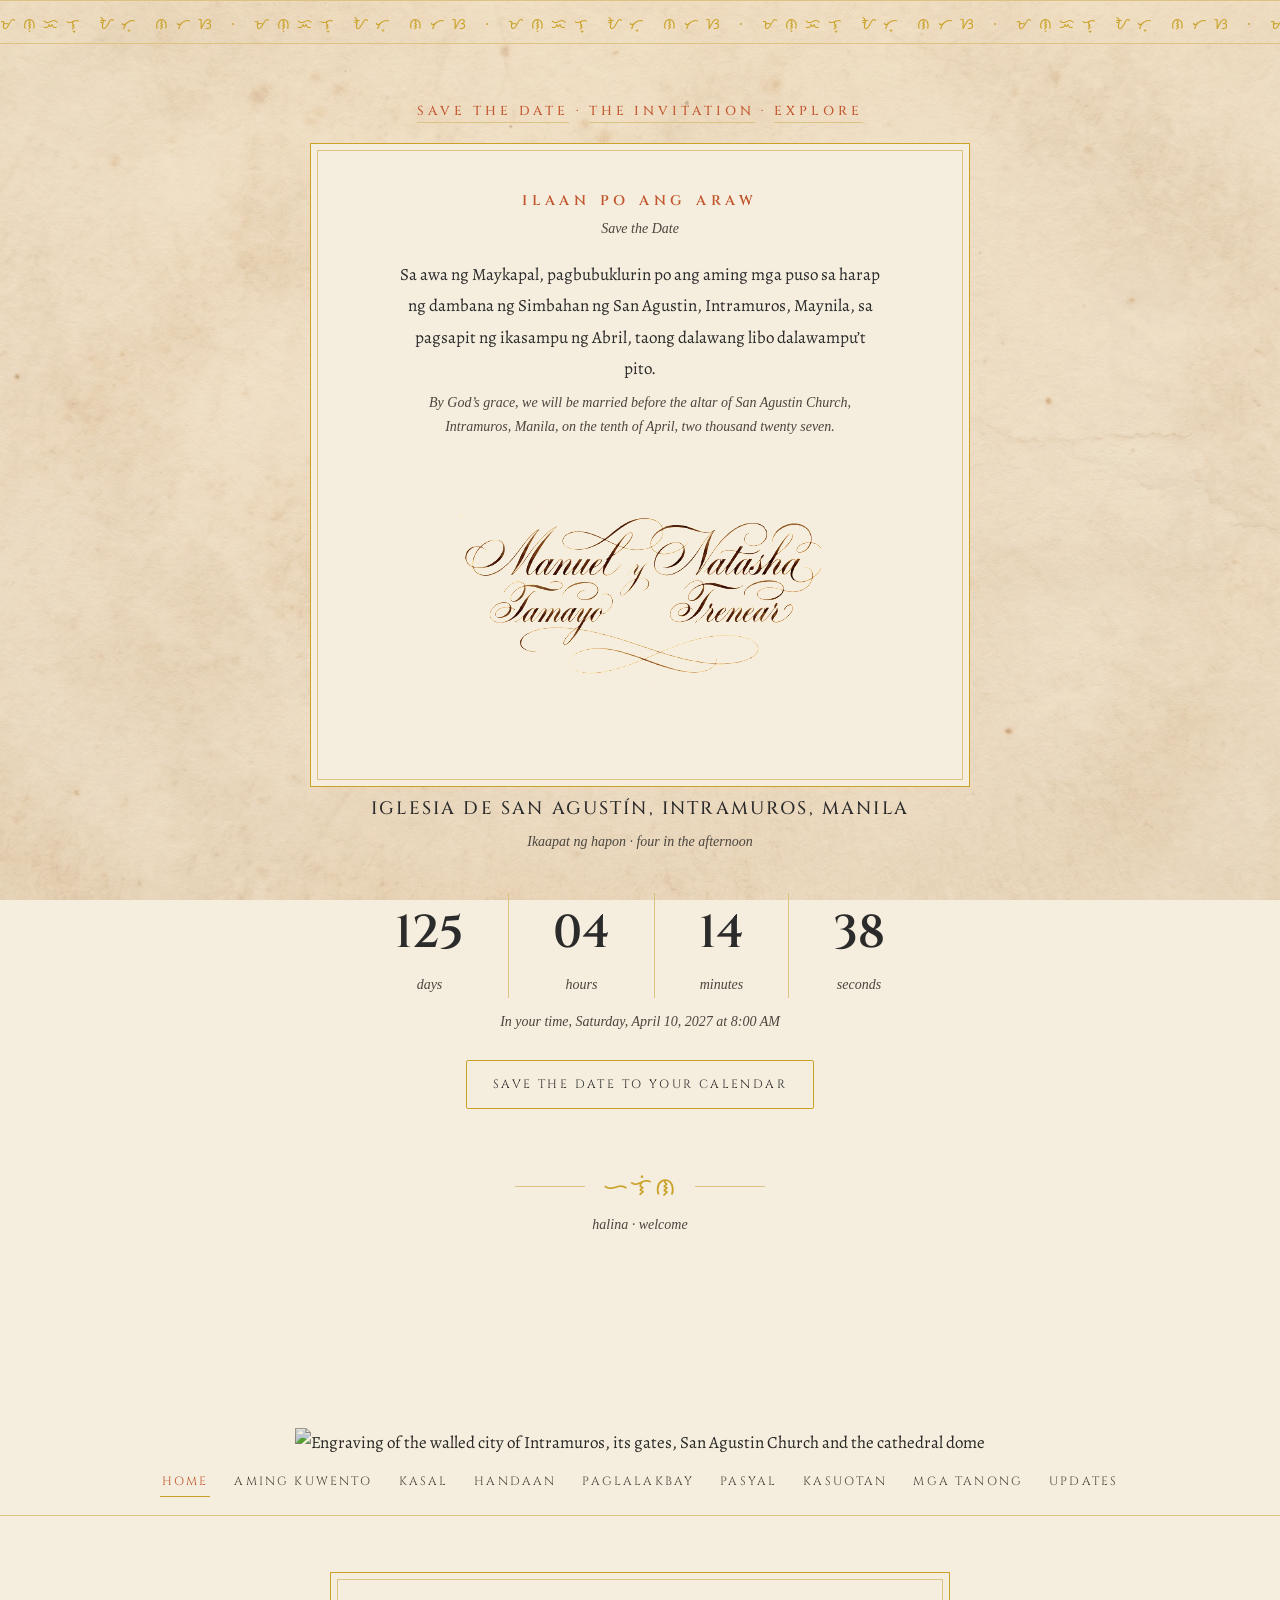
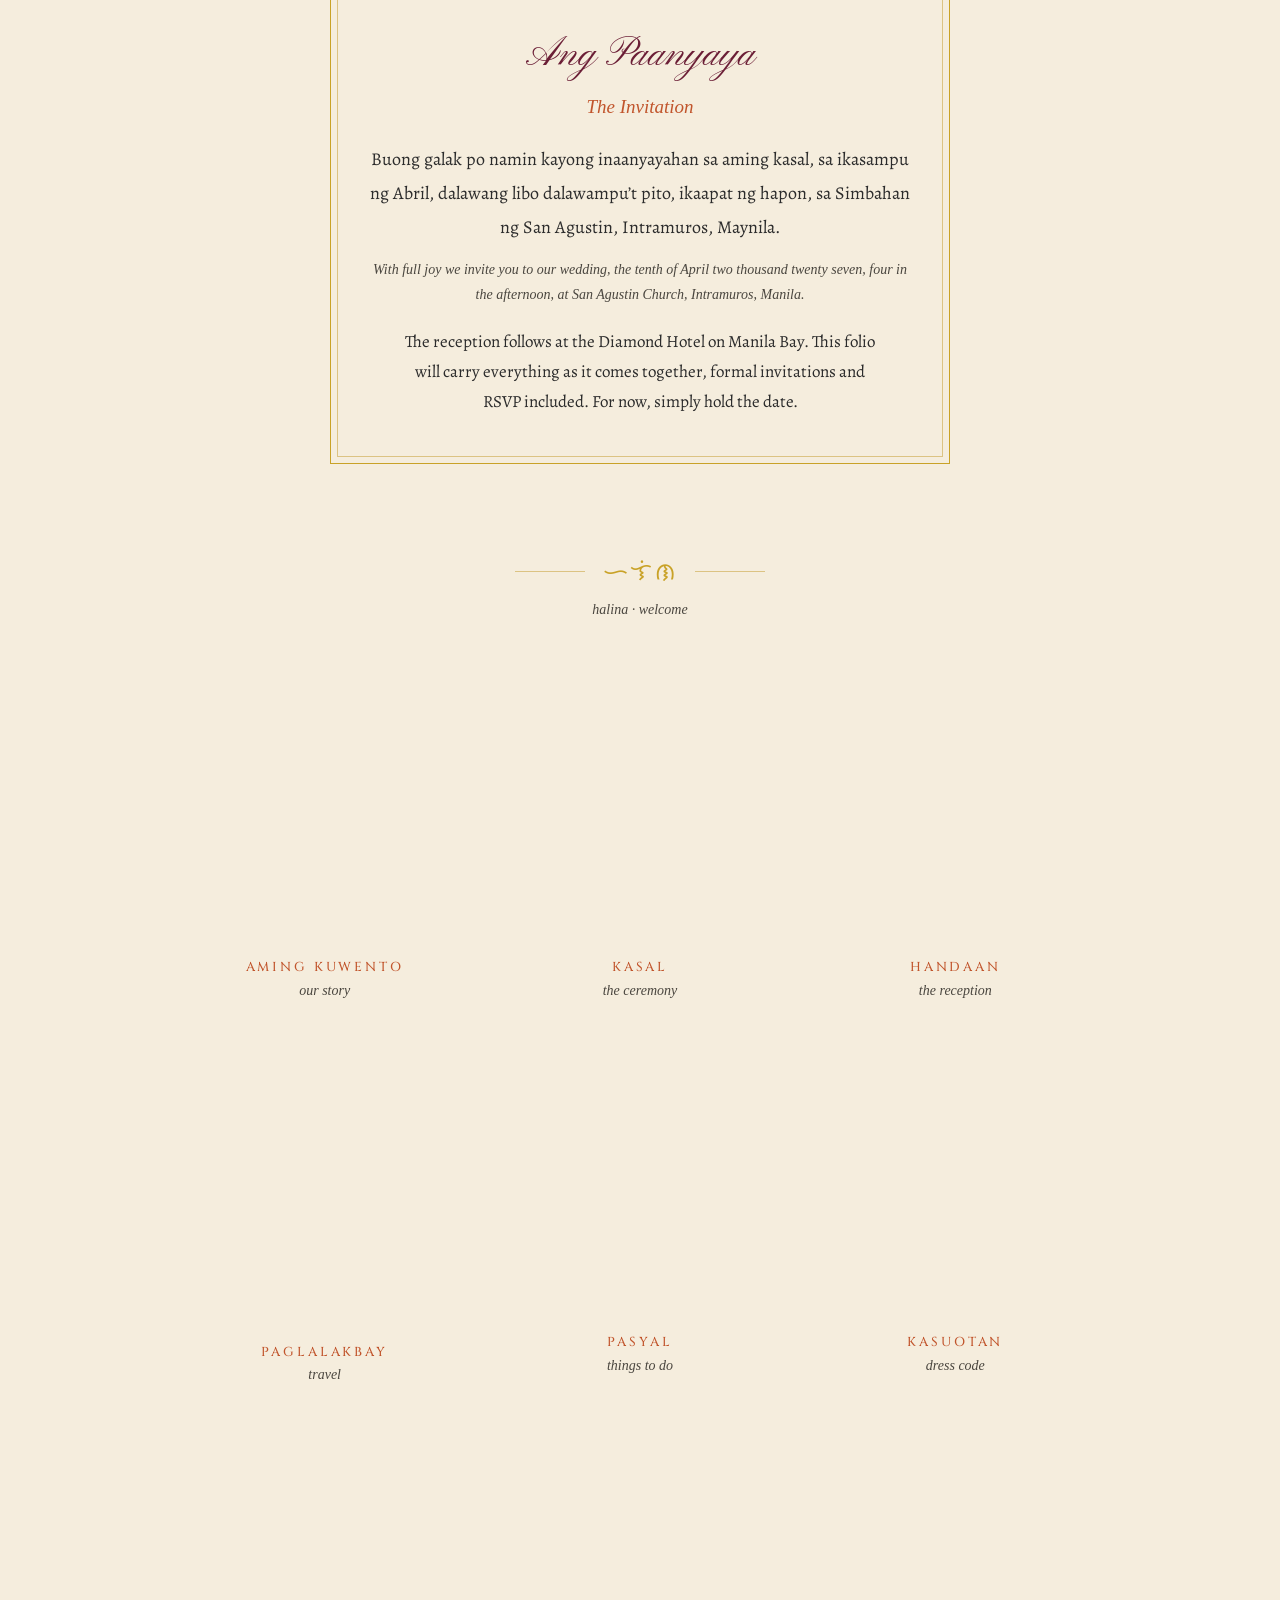
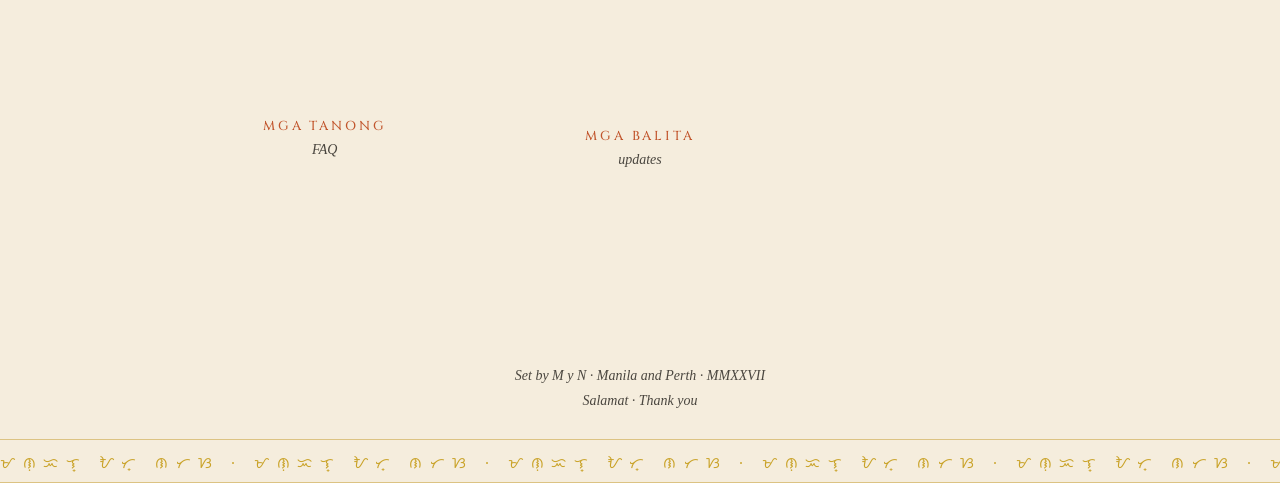
==== site/index.html @ ea579063 "Baybayin bands now read Manuel at Natasha; drop Gracias from footer Co-Authored-By: Claude Sonnet 5 " ====
<!doctype html>
<html lang="en-AU">
<head>
<meta charset="UTF-8" />
<meta name="viewport" content="width=device-width, initial-scale=1.0" />
<title>Manuel y Natasha &middot; 10 April 2027 &middot; Manila</title>
<meta name="description" content="Manuel and Natasha are getting married at San Agustin Church, Intramuros, Manila on Saturday 10 April 2027. Save the date." />
<link rel="preconnect" href="https://fonts.googleapis.com" />
<link rel="preconnect" href="https://fonts.gstatic.com" crossorigin />
<link href="https://fonts.googleapis.com/css2?family=Pinyon+Script&family=Cinzel:wght@400;500;600&family=IM+Fell+English:ital@0;1&family=Alegreya:ital,wght@0,400;0,500;0,600;1,400&family=Noto+Sans+Tagalog&display=swap" rel="stylesheet" />
<link rel="stylesheet" href="css/style.css" />
</head>
<body>

<div class="baybayin-band" aria-hidden="true" title="Manuel at Natasha, in baybayin">&#x170B;&#x1708;&#x1713;&#x1701;&#x170E;&#x1714; &#x1700;&#x1706;&#x1714; &#x1708;&#x1706;&#x1710; &middot; &#x170B;&#x1708;&#x1713;&#x1701;&#x170E;&#x1714; &#x1700;&#x1706;&#x1714; &#x1708;&#x1706;&#x1710; &middot; &#x170B;&#x1708;&#x1713;&#x1701;&#x170E;&#x1714; &#x1700;&#x1706;&#x1714; &#x1708;&#x1706;&#x1710; &middot; &#x170B;&#x1708;&#x1713;&#x1701;&#x170E;&#x1714; &#x1700;&#x1706;&#x1714; &#x1708;&#x1706;&#x1710; &middot; &#x170B;&#x1708;&#x1713;&#x1701;&#x170E;&#x1714; &#x1700;&#x1706;&#x1714; &#x1708;&#x1706;&#x1710; &middot; &#x170B;&#x1708;&#x1713;&#x1701;&#x170E;&#x1714; &#x1700;&#x1706;&#x1714; &#x1708;&#x1706;&#x1710; &middot; &#x170B;&#x1708;&#x1713;&#x1701;&#x170E;&#x1714; &#x1700;&#x1706;&#x1714; &#x1708;&#x1706;&#x1710; &middot; &#x170B;&#x1708;&#x1713;&#x1701;&#x170E;&#x1714; &#x1700;&#x1706;&#x1714; &#x1708;&#x1706;&#x1710;</div>

<!-- HERO -->
<section class="center" id="save-the-date" style="padding: 56px 22px 40px; scroll-margin-top: 20px;">
  <div class="eyebrow reveal">
    <a href="#save-the-date" style="color: inherit; text-decoration: none; border-bottom: 1px solid var(--gold-soft); padding-bottom: 2px;">Save the Date</a>
    &middot;
    <a href="#invitation" style="color: inherit; text-decoration: none; border-bottom: 1px solid var(--gold-soft); padding-bottom: 2px;">The Invitation</a>
    &middot;
    <a href="#explore" style="color: inherit; text-decoration: none; border-bottom: 1px solid var(--gold-soft); padding-bottom: 2px;">Explore</a>
  </div>

  <div class="save-card reveal reveal-slow">
    <div class="inner-rule">
      <div class="card-eyebrow">Ilaan po ang Araw</div>
      <div class="card-gloss">Save the Date</div>
      <p class="card-body">
        Sa awa ng Maykapal, pagbubuklurin po ang aming mga puso sa harap
        ng dambana ng Simbahan ng San Agustin, Intramuros, Maynila, sa
        pagsapit ng ikasampu ng Abril, taong dalawang libo dalawampu&rsquo;t pito.
      </p>
      <p class="caption" style="margin: 4px auto 0; max-width: 440px;">
        By God&rsquo;s grace, we will be married before the altar of San Agustin
        Church, Intramuros, Manila, on the tenth of April, two thousand
        twenty seven.
      </p>
      <h1 style="margin: 6px 0 0;">
        <img class="signature" src="assets/engravings/monograms/logo-signature.png"
             alt="Manuel Tamayo y Natasha Trenear, signed in copperplate calligraphy" />
      </h1>
    </div>
  </div>
  <div class="reveal" style="font-family: 'Cinzel', serif; font-size: 18px; font-weight: 500; letter-spacing: 0.12em;">
    IGLESIA DE SAN AGUST&Iacute;N, INTRAMUROS, MANILA
  </div>
  <div class="caption reveal" style="margin-top: 6px;">
    Ikaapat ng hapon &middot; four in the afternoon
  </div>

  <div class="countdown reveal" data-countdown style="margin-top: 30px;">
    <div class="unit"><div class="num" data-days>&mdash;</div><div class="label">days</div></div>
    <div class="unit"><div class="num" data-hours>&mdash;</div><div class="label">hours</div></div>
    <div class="unit"><div class="num" data-mins>&mdash;</div><div class="label">minutes</div></div>
    <div class="unit"><div class="num" data-secs>&mdash;</div><div class="label">seconds</div></div>
  </div>
  <div class="localtime reveal" data-localtime></div>

  <div class="reveal" style="margin-top: 26px;">
    <a class="btn btn-outline" href="assets/manuel-y-natasha-wedding.ics" download>Save the date to your calendar</a>
  </div>

  <div class="baybayin-divider reveal" style="margin-top: 26px;">
    <div class="glyph-row">
      <div class="rule"></div>
      <div class="glyphs">&#x1711;&#x170E;&#x1712;&#x1708;</div>
      <div class="rule"></div>
    </div>
    <div class="caption">halina &middot; welcome</div>
  </div>

  <div class="reveal" style="margin-top: 10px;">
    <img class="spot" src="assets/engravings/spots/kangaroo-spot.png" alt="" style="width: 100px;" />
  </div>
</section>

<!-- PANORAMA -->
<div class="center reveal reveal-slow" style="padding: 0 22px; overflow: hidden;">
  <img class="plate-wide" src="assets/engravings/intramuros-panorama.png"
       alt="Engraving of the walled city of Intramuros, its gates, San Agustin Church and the cathedral dome"
       style="width: min(1100px, 100%);" />
</div>

<nav class="site-nav" aria-label="Site">
  <a href="./" aria-current="page">Home</a>
  <a href="historia/" title="Our Story">Aming Kuwento</a>
  <a href="ceremony/" title="Ceremony">Kasal</a>
  <a href="reception/" title="Reception">Handaan</a>
  <a href="travel/" title="Travel">Paglalakbay</a>
  <a href="things-to-do/" title="Things to Do">Pasyal</a>
  <a href="dress-code/" title="Dress Code">Kasuotan</a>
  <a href="faq/" title="FAQ">Mga Tanong</a>
  <a href="updates/">Updates</a>
</nav>

<!-- INVITATION -->
<section class="block center" id="invitation" style="scroll-margin-top: 20px;">
  <div class="invite-frame reveal">
    <div class="inner-rule">
      <div class="script" style="font-family: 'Pinyon Script', cursive; font-size: 40px; color: var(--wine);">Ang Paanyaya</div>
      <div class="subtitle" style="margin-bottom: 18px;">The Invitation</div>
      <p style="font-size: 18px; line-height: 1.9; margin: 0;">
        Buong galak po namin kayong inaanyayahan sa aming kasal,
        sa ikasampu ng Abril, dalawang libo dalawampu&rsquo;t pito,
        ikaapat ng hapon, sa Simbahan ng San Agustin, Intramuros, Maynila.
      </p>
      <p class="caption" style="margin: 14px 0 0;">
        With full joy we invite you to our wedding, the tenth of April
        two thousand twenty seven, four in the afternoon, at San Agustin
        Church, Intramuros, Manila.
      </p>
      <p style="margin: 20px auto 0; max-width: 480px;">
        The reception follows at the Diamond Hotel on Manila Bay. This folio
        will carry everything as it comes together, formal invitations and
        RSVP included. For now, simply hold the date.
      </p>
    </div>
  </div>

</section>

<div class="baybayin-divider reveal">
  <div class="glyph-row">
    <div class="rule"></div>
    <div class="glyphs">&#x1711;&#x170E;&#x1712;&#x1708;</div>
    <div class="rule"></div>
  </div>
  <div class="caption">halina &middot; welcome</div>
</div>

<!-- NAV CARDS -->
<section class="block" id="explore" style="padding-top: 10px; scroll-margin-top: 20px;">
  <div class="container">
    <div class="card-grid">
      <a class="nav-card reveal" href="historia/">
        <img class="plate" src="assets/engravings/harana.png" alt="" />
        <div class="card-title">Aming Kuwento</div>
        <div class="card-note">our story</div>
      </a>
      <a class="nav-card reveal" href="ceremony/">
        <img class="plate" src="assets/engravings/san-agustin.png" alt="" />
        <div class="card-title">Kasal</div>
        <div class="card-note">the ceremony</div>
      </a>
      <a class="nav-card reveal" href="reception/">
        <img class="plate" src="assets/engravings/diamond-hotel.png" alt="" />
        <div class="card-title">Handaan</div>
        <div class="card-note">the reception</div>
      </a>
      <a class="nav-card reveal" href="travel/">
        <img class="plate" src="assets/engravings/kalesa.png" alt="" />
        <div class="card-title">Paglalakbay</div>
        <div class="card-note">travel</div>
      </a>
      <a class="nav-card reveal" href="things-to-do/">
        <img class="plate" src="assets/engravings/bangka-sunset.png" alt="" />
        <div class="card-title">Pasyal</div>
        <div class="card-note">things to do</div>
      </a>
      <a class="nav-card reveal" href="dress-code/">
        <img class="plate" src="assets/engravings/barong-terno.png" alt="" />
        <div class="card-title">Kasuotan</div>
        <div class="card-note">dress code</div>
      </a>
      <a class="nav-card reveal" href="faq/">
        <img class="plate" src="assets/engravings/quokka-tarsier.png" alt="" />
        <div class="card-title">Mga Tanong</div>
        <div class="card-note">FAQ</div>
      </a>
      <a class="nav-card reveal" href="updates/">
        <img class="plate" src="assets/engravings/dispatch-letter.png" alt="" />
        <div class="card-title">Mga Balita</div>
        <div class="card-note">updates</div>
      </a>
    </div>
  </div>
</section>

<footer class="site-footer">
  <div style="display: flex; justify-content: center; align-items: flex-end; gap: 18px; margin: 0 auto 6px;">
    <img class="spot" src="assets/engravings/spots/quokka-spot.png" alt="" style="width: 90px;" />
    <img class="spot" src="assets/engravings/spots/tarsier-spot.png" alt="" style="width: 90px;" />
  </div>
  <div class="colophon">Set by M y N &middot; Manila and Perth &middot; MMXXVII</div>
  <div class="colophon">Salamat &middot; Thank you</div>
</footer>

<div class="baybayin-band" aria-hidden="true" title="Manuel at Natasha, in baybayin">&#x170B;&#x1708;&#x1713;&#x1701;&#x170E;&#x1714; &#x1700;&#x1706;&#x1714; &#x1708;&#x1706;&#x1710; &middot; &#x170B;&#x1708;&#x1713;&#x1701;&#x170E;&#x1714; &#x1700;&#x1706;&#x1714; &#x1708;&#x1706;&#x1710; &middot; &#x170B;&#x1708;&#x1713;&#x1701;&#x170E;&#x1714; &#x1700;&#x1706;&#x1714; &#x1708;&#x1706;&#x1710; &middot; &#x170B;&#x1708;&#x1713;&#x1701;&#x170E;&#x1714; &#x1700;&#x1706;&#x1714; &#x1708;&#x1706;&#x1710; &middot; &#x170B;&#x1708;&#x1713;&#x1701;&#x170E;&#x1714; &#x1700;&#x1706;&#x1714; &#x1708;&#x1706;&#x1710; &middot; &#x170B;&#x1708;&#x1713;&#x1701;&#x170E;&#x1714; &#x1700;&#x1706;&#x1714; &#x1708;&#x1706;&#x1710; &middot; &#x170B;&#x1708;&#x1713;&#x1701;&#x170E;&#x1714; &#x1700;&#x1706;&#x1714; &#x1708;&#x1706;&#x1710; &middot; &#x170B;&#x1708;&#x1713;&#x1701;&#x170E;&#x1714; &#x1700;&#x1706;&#x1714; &#x1708;&#x1706;&#x1710;</div>

<script src="js/main.js"></script>
</body>
</html>
---- site/css/style.css ----
/* Manuel y Natasha — engraved folio design system
   Locked palette and rules live in CLAUDE.md. Wine is display only.
   Every component must survive grayscale(1). */

:root {
  --ecru: #F5EDDD;
  --ecru-deep: #EADFC6;
  --ink: #2B2B2B;
  --ink-soft: #4A463F;
  --wine: #6B1E36;
  --burnt: #C1552C;
  --gold: #C9A227;
  --gold-soft: #DCC383;
}

* { box-sizing: border-box; }

html { scroll-behavior: smooth; }

body {
  margin: 0;
  background: var(--ecru);
  color: var(--ink);
  font-family: "Alegreya", serif;
  font-size: 17px;
  line-height: 1.75;
}

/* Old weathered paper backdrop, fixed cover so it never tiles or seams */
body::before {
  content: "";
  position: fixed;
  inset: 0;
  background: url("../assets/textures/weathered-paper.jpg") center / cover no-repeat;
  opacity: 0.5;
  mix-blend-mode: multiply;
  pointer-events: none;
  z-index: -1;
}

img { max-width: 100%; height: auto; }

/* ---------- texture and bands ---------- */

/* Baybayin inscription band, replaces the woven pattern at page top and foot.
   Reads mahal kita, I love you, repeated like an inscription frieze. */
.baybayin-band {
  font-family: "Noto Sans Tagalog", sans-serif;
  font-size: 15px;
  letter-spacing: 0.5em;
  color: var(--gold);
  text-align: center;
  white-space: nowrap;
  overflow: hidden;
  padding: 9px 0 7px;
  border-top: 1px solid var(--gold-soft);
  border-bottom: 1px solid var(--gold-soft);
}

.embroidery-band {
  height: 24px;
  background:
    repeating-linear-gradient(90deg,
      transparent 0px, transparent 6px,
      rgba(201,162,39,0.45) 6px, rgba(201,162,39,0.45) 7px,
      transparent 7px, transparent 13px),
    repeating-linear-gradient(90deg,
      rgba(201,162,39,0.16) 0px, rgba(201,162,39,0.16) 26px,
      rgba(201,162,39,0.30) 26px, rgba(201,162,39,0.30) 52px);
  border-top: 1px solid var(--gold);
  border-bottom: 1px solid var(--gold);
}

/* capiz grid retired, it read as graph paper. Sections sit directly on the laid paper body. */
.capiz { background: transparent; }

/* ---------- type roles ---------- */

.eyebrow {
  font-family: "Cinzel", serif;
  font-size: 13px;
  font-weight: 500;
  letter-spacing: 0.3em;
  text-transform: uppercase;
  color: var(--burnt);
}

.script {
  font-family: "Pinyon Script", cursive;
  font-weight: 400;
  color: var(--wine);
}

h1.page-title {
  font-family: "Pinyon Script", cursive;
  font-weight: 400;
  font-size: clamp(44px, 7vw, 64px);
  color: var(--wine);
  margin: 0 0 4px;
  line-height: 1.3;
}

.subtitle {
  font-family: "IM Fell English", serif;
  font-style: italic;
  font-size: 19px;
  color: var(--burnt);
  margin: 0 0 8px;
}

h2.section-head {
  font-family: "Cinzel", serif;
  font-size: 19px;
  font-weight: 600;
  letter-spacing: 0.18em;
  text-transform: uppercase;
  color: var(--ink);
  margin: 0 0 18px;
}

.caption {
  font-family: "IM Fell English", serif;
  font-style: italic;
  font-size: 14px;
  color: var(--ink-soft);
}

.baybayin {
  font-family: "Noto Sans Tagalog", sans-serif;
  color: var(--gold);
}

p { margin: 0 0 1em; }

p.lede {
  font-size: 18px;
  max-width: 620px;
}

a { color: var(--burnt); text-decoration-color: var(--gold-soft); text-underline-offset: 3px; }
a:hover { color: var(--wine); }

.folio-number {
  font-family: "Cinzel", serif;
  font-size: 12px;
  letter-spacing: 0.28em;
  text-transform: uppercase;
  color: var(--ink-soft);
  text-align: center;
  padding: 26px 0 4px;
}

.drop-cap::first-letter {
  font-family: "IM Fell English", serif;
  font-size: 3.1em;
  line-height: 0.85;
  float: left;
  padding: 4px 8px 0 0;
  color: var(--wine);
}

/* ---------- layout ---------- */

.container {
  max-width: 960px;
  margin: 0 auto;
  padding: 0 22px;
}

.narrow { max-width: 680px; }

section.block { padding: 56px 0; }

.center { text-align: center; }

/* ---------- header and nav ---------- */

header.site-header {
  text-align: center;
  padding: 26px 16px 10px;
}

header.site-header .brand img {
  width: 210px;
  mix-blend-mode: multiply;
}

nav.site-nav {
  display: flex;
  flex-wrap: wrap;
  justify-content: center;
  gap: 6px 22px;
  padding: 10px 16px 18px;
  border-bottom: 1px solid var(--gold-soft);
}

nav.site-nav a {
  font-family: "Cinzel", serif;
  font-size: 12px;
  letter-spacing: 0.18em;
  text-transform: uppercase;
  color: var(--ink-soft);
  text-decoration: none;
  padding: 4px 2px;
  border-bottom: 1px solid transparent;
}

nav.site-nav a:hover { color: var(--wine); }

nav.site-nav a[aria-current="page"] {
  color: var(--burnt);
  border-bottom-color: var(--gold);
}

/* ---------- engraving plates ---------- */

/* No feathering anywhere. Plates print straight onto the page with multiply,
   their own paper merging with the weathered backdrop. */
.plate,
.plate-wide,
.plate-tight {
  mix-blend-mode: multiply;
}

/* Transparent cutout spot engravings, margin fauna and small ornaments */
.spot {
  mix-blend-mode: multiply;
  width: 130px;
  height: auto;
}

figure.plate-figure {
  margin: 0 auto;
  text-align: center;
}

figure.plate-figure figcaption { margin-top: 6px; }

/* ---------- arches ---------- */

.arch-frame {
  border-radius: 999px 999px 0 0;
  border: 1px solid var(--gold);
  padding: 10px;
  background: var(--ecru);
}

.arch-frame .inner {
  border-radius: 999px 999px 0 0;
  overflow: hidden;
  height: 100%;
  background: var(--ecru-deep);
  display: flex;
  align-items: center;
  justify-content: center;
}

.arch-frame img {
  width: 100%;
  height: 100%;
  object-fit: cover;
  object-position: center top;
}

.arch-row {
  display: grid;
  grid-template-columns: repeat(auto-fit, minmax(200px, 1fr));
  gap: 26px;
  align-items: stretch;
}

.arch-row .arch-frame { aspect-ratio: 3 / 4; }

.arch-label {
  font-family: "Cinzel", serif;
  font-size: 12px;
  letter-spacing: 0.2em;
  text-transform: uppercase;
  color: var(--ink-soft);
}

/* ---------- invitation frame ---------- */

.invite-frame {
  border: 1px solid var(--gold);
  padding: 6px;
  max-width: 620px;
  margin: 0 auto;
}

.invite-frame .inner-rule {
  border: 1px solid var(--gold-soft);
  padding: 40px 28px;
  text-align: center;
}

/* ---------- dividers ---------- */

.divider {
  display: flex;
  justify-content: center;
  padding: 30px 0;
}

.baybayin-divider {
  display: flex;
  flex-direction: column;
  align-items: center;
  gap: 6px;
  padding: 30px 0;
}

.baybayin-divider .glyph-row { display: flex; align-items: center; gap: 18px; }
.baybayin-divider .rule { width: 70px; height: 1px; background: var(--gold-soft); }
.baybayin-divider .glyphs { font-family: "Noto Sans Tagalog", sans-serif; font-size: 24px; color: var(--gold); letter-spacing: 0.1em; }

.garland-divider {
  display: block;
  margin: 8px auto;
  width: min(560px, 82vw);
}

/* ---------- save the date card, the hero invitation ---------- */

.save-card {
  max-width: 660px;
  margin: 20px auto 6px;
  border: 1px solid var(--gold);
  padding: 6px;
  background: var(--ecru);
}

.save-card .inner-rule {
  border: 1px solid var(--gold-soft);
  padding: 38px 30px 30px;
  text-align: center;
}

.save-card .card-eyebrow {
  font-family: "Cinzel", serif;
  font-size: 14px;
  font-weight: 600;
  letter-spacing: 0.34em;
  text-transform: uppercase;
  color: var(--burnt);
}

.save-card .card-gloss {
  font-family: "IM Fell English", serif;
  font-style: italic;
  font-size: 14px;
  color: var(--ink-soft);
  margin-top: 3px;
}

.save-card .card-body {
  font-size: 17px;
  line-height: 1.85;
  max-width: 480px;
  margin: 18px auto 6px;
}

.signature {
  width: min(430px, 78vw);
  height: auto;
  mix-blend-mode: multiply;
  filter: brightness(1.24) contrast(1.08);
  animation: sign-wipe 2.4s cubic-bezier(0.35, 0, 0.25, 1) 1.3s both;
}

@keyframes sign-wipe {
  from { clip-path: inset(7% 92% 11% 8%); }
  to { clip-path: inset(7% 8% 11% 8%); }
}

@media (prefers-reduced-motion: reduce) {
  .signature { animation: none; clip-path: inset(7% 8% 11% 8%); }
}

/* ---------- countdown ---------- */

.countdown {
  display: flex;
  justify-content: center;
  gap: clamp(16px, 5vw, 44px);
  padding: 8px 0 2px;
}

.countdown .unit { text-align: center; min-width: 64px; }

.countdown .num {
  font-family: "Cinzel", serif;
  font-size: clamp(30px, 6vw, 46px);
  font-weight: 600;
  color: var(--ink);
  font-variant-numeric: tabular-nums;
}

.countdown .unit + .unit { border-left: 1px solid var(--gold-soft); padding-left: clamp(16px, 5vw, 44px); }

.countdown .label {
  font-family: "IM Fell English", serif;
  font-style: italic;
  font-size: 14px;
  color: var(--ink-soft);
}

.localtime {
  font-family: "IM Fell English", serif;
  font-style: italic;
  font-size: 14px;
  color: var(--ink-soft);
  margin-top: 10px;
}

/* ---------- buttons ---------- */

.btn {
  display: inline-block;
  font-family: "Cinzel", serif;
  font-size: 12px;
  letter-spacing: 0.2em;
  text-transform: uppercase;
  color: var(--ecru);
  background: var(--ink);
  border: none;
  padding: 13px 26px;
  text-decoration: none;
  cursor: pointer;
  border-radius: 2px;
}

.btn:hover { background: var(--burnt); color: var(--ecru); }

.btn-outline {
  background: transparent;
  color: var(--ink);
  border: 1px solid var(--gold);
}

.btn-outline:hover { background: var(--ecru-deep); color: var(--wine); }

/* ---------- nav cards (home) ---------- */

.card-grid {
  display: grid;
  grid-template-columns: repeat(auto-fit, minmax(230px, 1fr));
  gap: 34px 30px;
}

.nav-card {
  text-align: center;
  text-decoration: none;
  color: var(--ink);
  display: block;
}

.nav-card img {
  width: 100%;
  aspect-ratio: 1 / 1;
  object-fit: contain;
  transition: transform 0.5s ease;
}

.nav-card:hover img { transform: scale(1.03); }

.nav-card .card-title {
  font-family: "Cinzel", serif;
  font-size: 13px;
  font-weight: 500;
  letter-spacing: 0.22em;
  text-transform: uppercase;
  color: var(--burnt);
  margin-top: 8px;
}

.nav-card .card-note {
  font-family: "IM Fell English", serif;
  font-style: italic;
  font-size: 14px;
  color: var(--ink-soft);
}

/* ---------- practical box, lists ---------- */

.panel {
  border: 1px solid var(--gold-soft);
  background: rgba(234,223,198,0.45);
  padding: 26px 28px;
}

.panel h3 {
  font-family: "Cinzel", serif;
  font-size: 13px;
  font-weight: 600;
  letter-spacing: 0.22em;
  text-transform: uppercase;
  color: var(--burnt);
  margin: 0 0 14px;
}

ul.plain { list-style: none; padding: 0; margin: 0; }
ul.plain li { padding: 7px 0; border-bottom: 1px solid rgba(201,162,39,0.25); }
ul.plain li:last-child { border-bottom: none; }

/* ---------- FAQ accordion ---------- */

details.faq {
  border-bottom: 1px solid var(--gold-soft);
  padding: 4px 0;
}

details.faq summary {
  font-family: "Alegreya", serif;
  font-weight: 600;
  font-size: 18px;
  padding: 14px 4px;
  cursor: pointer;
  list-style: none;
  position: relative;
  padding-right: 34px;
}

details.faq summary::-webkit-details-marker { display: none; }

details.faq summary::after {
  content: "+";
  position: absolute;
  right: 8px;
  top: 50%;
  transform: translateY(-50%);
  font-family: "Cinzel", serif;
  color: var(--gold);
  font-size: 20px;
}

details.faq[open] summary::after { content: "\2212"; }

details.faq .answer { padding: 0 4px 18px; color: var(--ink-soft); }

/* ---------- footer ---------- */

footer.site-footer {
  text-align: center;
  padding: 40px 22px 26px;
}

footer.site-footer .colophon {
  font-family: "IM Fell English", serif;
  font-style: italic;
  font-size: 14px;
  color: var(--ink-soft);
}

footer.site-footer .mark {
  width: 66px;
  mix-blend-mode: multiply;
  margin-bottom: 4px;
}

/* ---------- reveal animations ---------- */

.reveal {
  opacity: 0;
  transform: translateY(14px);
  transition: opacity 0.9s ease, transform 0.9s ease;
}

.reveal.revealed {
  opacity: 1;
  transform: none;
}

.reveal-slow { transition-duration: 1.6s; }

@media (prefers-reduced-motion: reduce) {
  html { scroll-behavior: auto; }
  .reveal { opacity: 1; transform: none; transition: none; }
  .nav-card img { transition: none; }
}

/* ---------- print, the folio keepsake ---------- */

@media print {
  nav.site-nav, .btn, .countdown { display: none; }
  body { background: white; }
}
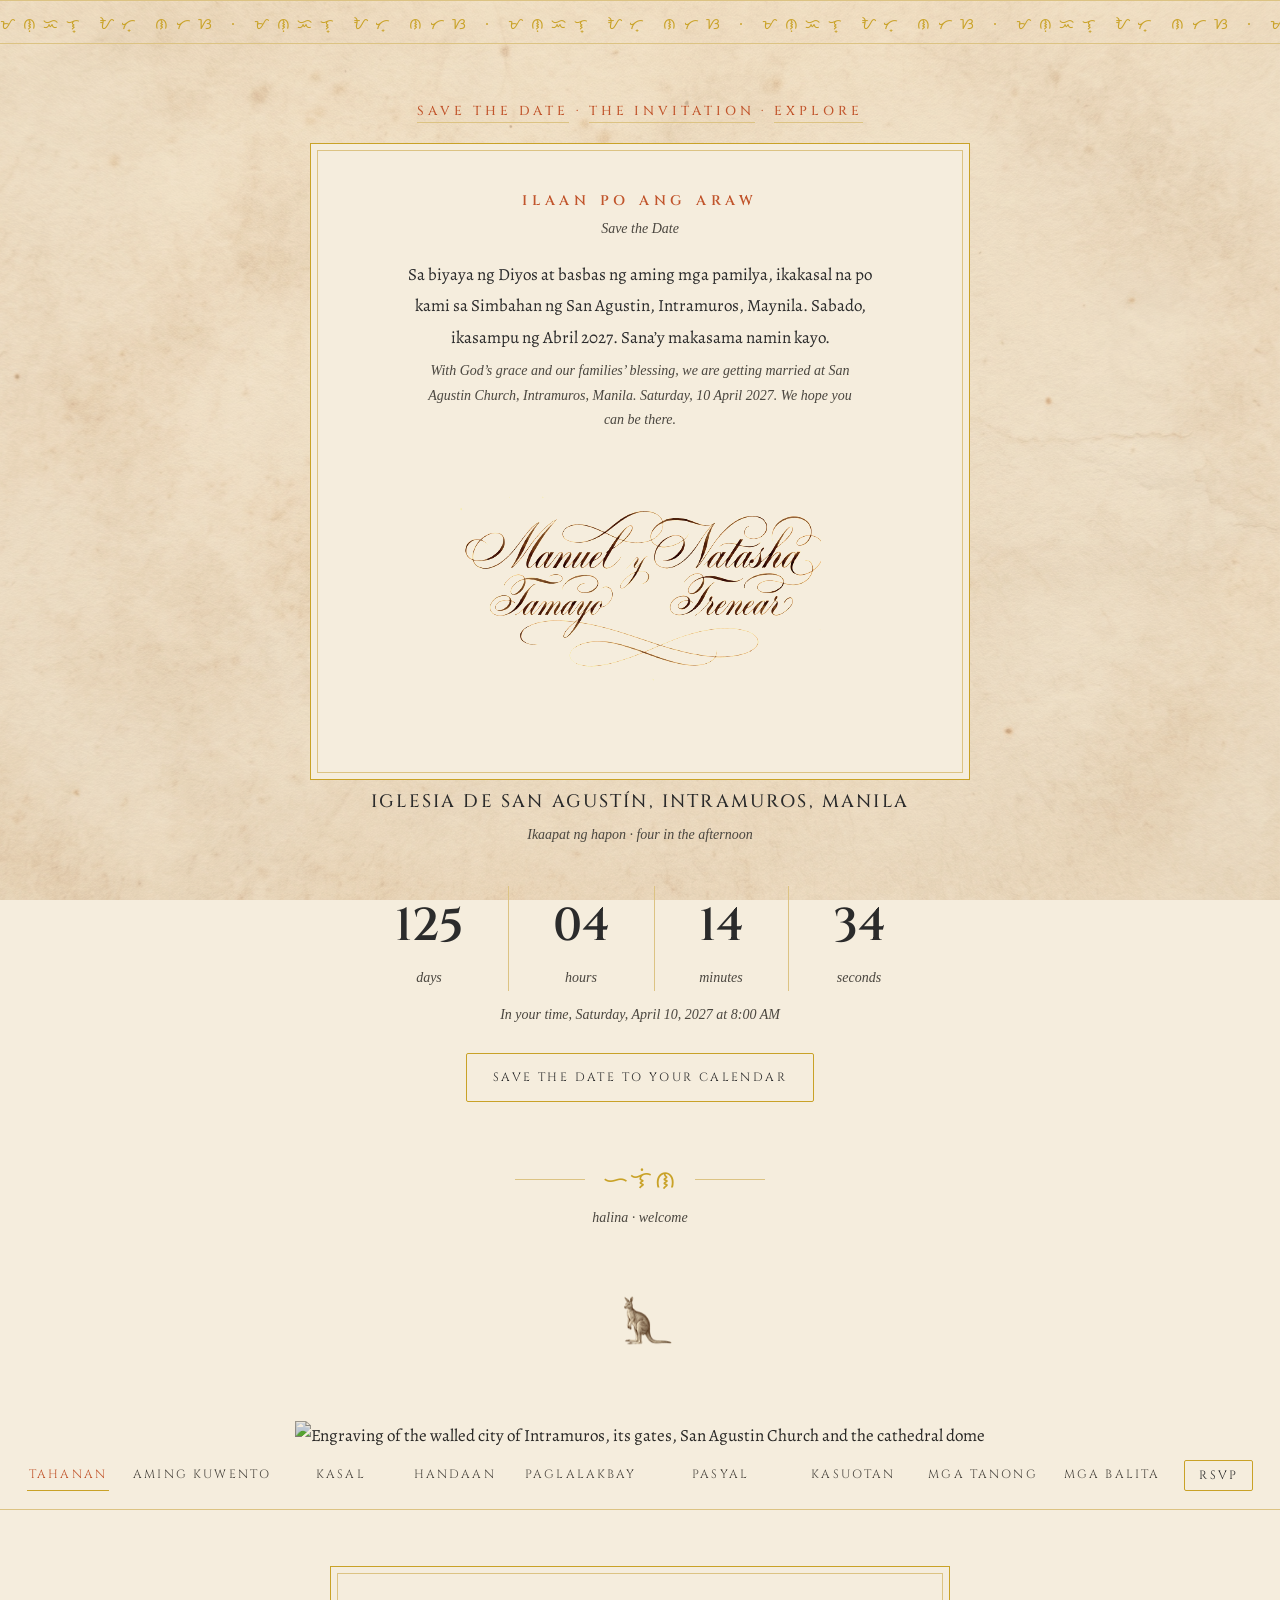
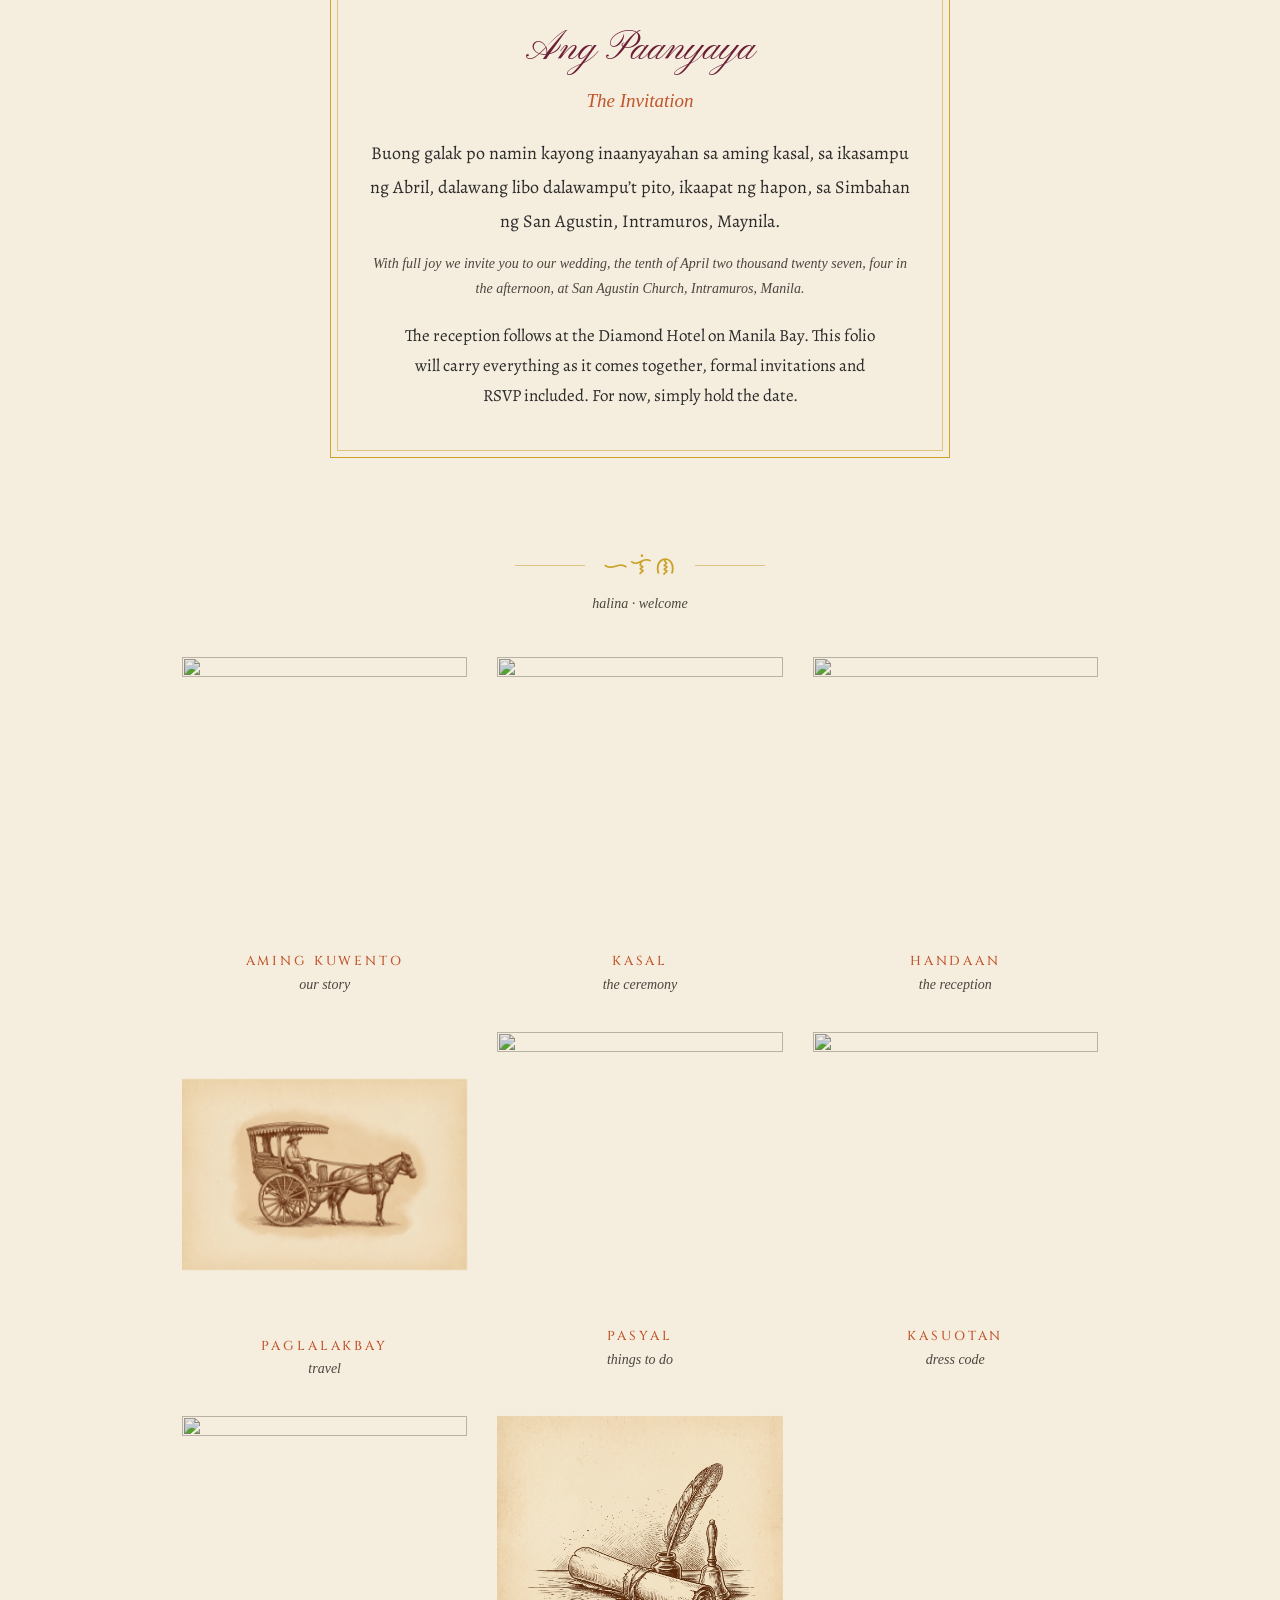
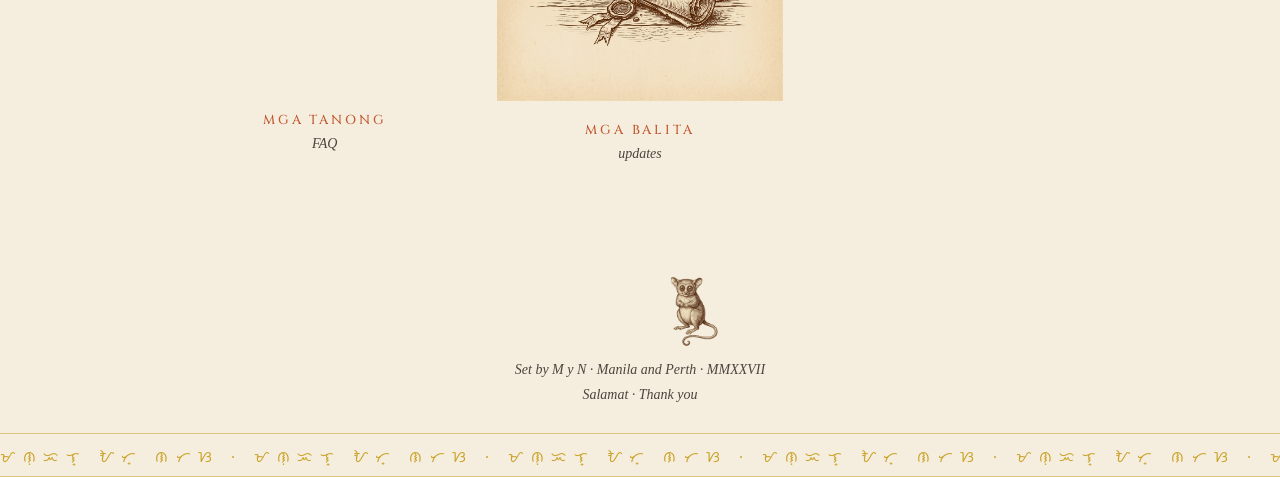
==== commit c00987eb: "Menu word swap, RSVP holding page, new save date wording, luxury hotels and Makati and BGC picks Men" ====
--- a/site/index.html
+++ b/site/index.html
@@ -28,16 +28,8 @@
     <div class="inner-rule">
       <div class="card-eyebrow">Ilaan po ang Araw</div>
       <div class="card-gloss">Save the Date</div>
-      <p class="card-body">
-        Sa awa ng Maykapal, pagbubuklurin po ang aming mga puso sa harap
-        ng dambana ng Simbahan ng San Agustin, Intramuros, Maynila, sa
-        pagsapit ng ikasampu ng Abril, taong dalawang libo dalawampu&rsquo;t pito.
-      </p>
-      <p class="caption" style="margin: 4px auto 0; max-width: 440px;">
-        By God&rsquo;s grace, we will be married before the altar of San Agustin
-        Church, Intramuros, Manila, on the tenth of April, two thousand
-        twenty seven.
-      </p>
+      <p class="card-body">Sa biyaya ng Diyos at basbas ng aming mga pamilya, ikakasal na po kami sa Simbahan ng San Agustin, Intramuros, Maynila. Sabado, ikasampu ng Abril 2027. Sana&rsquo;y makasama namin kayo.</p>
+      <p class="caption" style="margin: 4px auto 0; max-width: 440px;">With God&rsquo;s grace and our families&rsquo; blessing, we are getting married at San Agustin Church, Intramuros, Manila. Saturday, 10 April 2027. We hope you can be there.</p>
       <h1 style="margin: 6px 0 0;">
         <img class="signature" src="assets/engravings/monograms/logo-signature.png"
              alt="Manuel Tamayo y Natasha Trenear, signed in copperplate calligraphy" />
@@ -85,15 +77,16 @@
 </div>
 
 <nav class="site-nav" aria-label="Site">
-  <a href="./" aria-current="page">Home</a>
-  <a href="historia/" title="Our Story">Aming Kuwento</a>
-  <a href="ceremony/" title="Ceremony">Kasal</a>
-  <a href="reception/" title="Reception">Handaan</a>
-  <a href="travel/" title="Travel">Paglalakbay</a>
-  <a href="things-to-do/" title="Things to Do">Pasyal</a>
-  <a href="dress-code/" title="Dress Code">Kasuotan</a>
-  <a href="faq/" title="FAQ">Mga Tanong</a>
-  <a href="updates/">Updates</a>
+  <a href="./" aria-current="page" aria-label="Home"><span class="nav-tl" aria-hidden="true">Tahanan</span><span class="nav-en">Home</span></a>
+  <a href="historia/" aria-label="Our Story"><span class="nav-tl" aria-hidden="true">Aming Kuwento</span><span class="nav-en">Our Story</span></a>
+  <a href="ceremony/" aria-label="Ceremony"><span class="nav-tl" aria-hidden="true">Kasal</span><span class="nav-en">Ceremony</span></a>
+  <a href="reception/" aria-label="Reception"><span class="nav-tl" aria-hidden="true">Handaan</span><span class="nav-en">Reception</span></a>
+  <a href="travel/" aria-label="Travel"><span class="nav-tl" aria-hidden="true">Paglalakbay</span><span class="nav-en">Travel</span></a>
+  <a href="things-to-do/" aria-label="Things to Do"><span class="nav-tl" aria-hidden="true">Pasyal</span><span class="nav-en">Things to Do</span></a>
+  <a href="dress-code/" aria-label="Dress Code"><span class="nav-tl" aria-hidden="true">Kasuotan</span><span class="nav-en">Dress Code</span></a>
+  <a href="faq/" aria-label="FAQ"><span class="nav-tl" aria-hidden="true">Mga Tanong</span><span class="nav-en">FAQ</span></a>
+  <a href="updates/" aria-label="Updates"><span class="nav-tl" aria-hidden="true">Mga Balita</span><span class="nav-en">Updates</span></a>
+  <a href="rsvp/" class="nav-rsvp"><span class="nav-tl">RSVP</span><span class="nav-en" aria-hidden="true">RSVP</span></a>
 </nav>
 
 <!-- INVITATION -->
--- a/site/css/style.css
+++ b/site/css/style.css
@@ -212,6 +212,38 @@
   border-bottom-color: var(--gold);
 }
 
+/* Menu word swap. Phones and touch screens show English only. Wide screens
+   with a pointer show the Tagalog, and the English replaces it on hover or
+   keyboard focus. Both words share one grid cell so the item never changes width. */
+nav.site-nav a { display: inline-grid; }
+nav.site-nav a .nav-tl { display: none; }
+nav.site-nav a .nav-en { grid-area: 1 / 1; }
+
+@media (min-width: 721px) and (hover: hover) {
+  nav.site-nav a .nav-tl,
+  nav.site-nav a .nav-en { display: block; grid-area: 1 / 1; text-align: center; transition: opacity 0.18s ease; }
+  nav.site-nav a .nav-en { opacity: 0; }
+  nav.site-nav a:hover .nav-tl,
+  nav.site-nav a:focus-visible .nav-tl { opacity: 0; }
+  nav.site-nav a:hover .nav-en,
+  nav.site-nav a:focus-visible .nav-en { opacity: 1; }
+}
+
+nav.site-nav a:focus-visible { outline: 2px solid var(--gold); outline-offset: 3px; }
+
+nav.site-nav a.nav-rsvp {
+  border: 1px solid var(--gold);
+  padding: 4px 14px;
+  color: var(--ink);
+  border-radius: 2px;
+}
+nav.site-nav a.nav-rsvp:hover { background: var(--ecru-deep); color: var(--wine); }
+nav.site-nav a.nav-rsvp[aria-current="page"] { color: var(--burnt); border-bottom-color: var(--gold); }
+
+@media (prefers-reduced-motion: reduce) {
+  nav.site-nav a .nav-tl, nav.site-nav a .nav-en { transition: none; }
+}
+
 /* ---------- engraving plates ---------- */
 
 /* No feathering anywhere. Plates print straight onto the page with multiply,
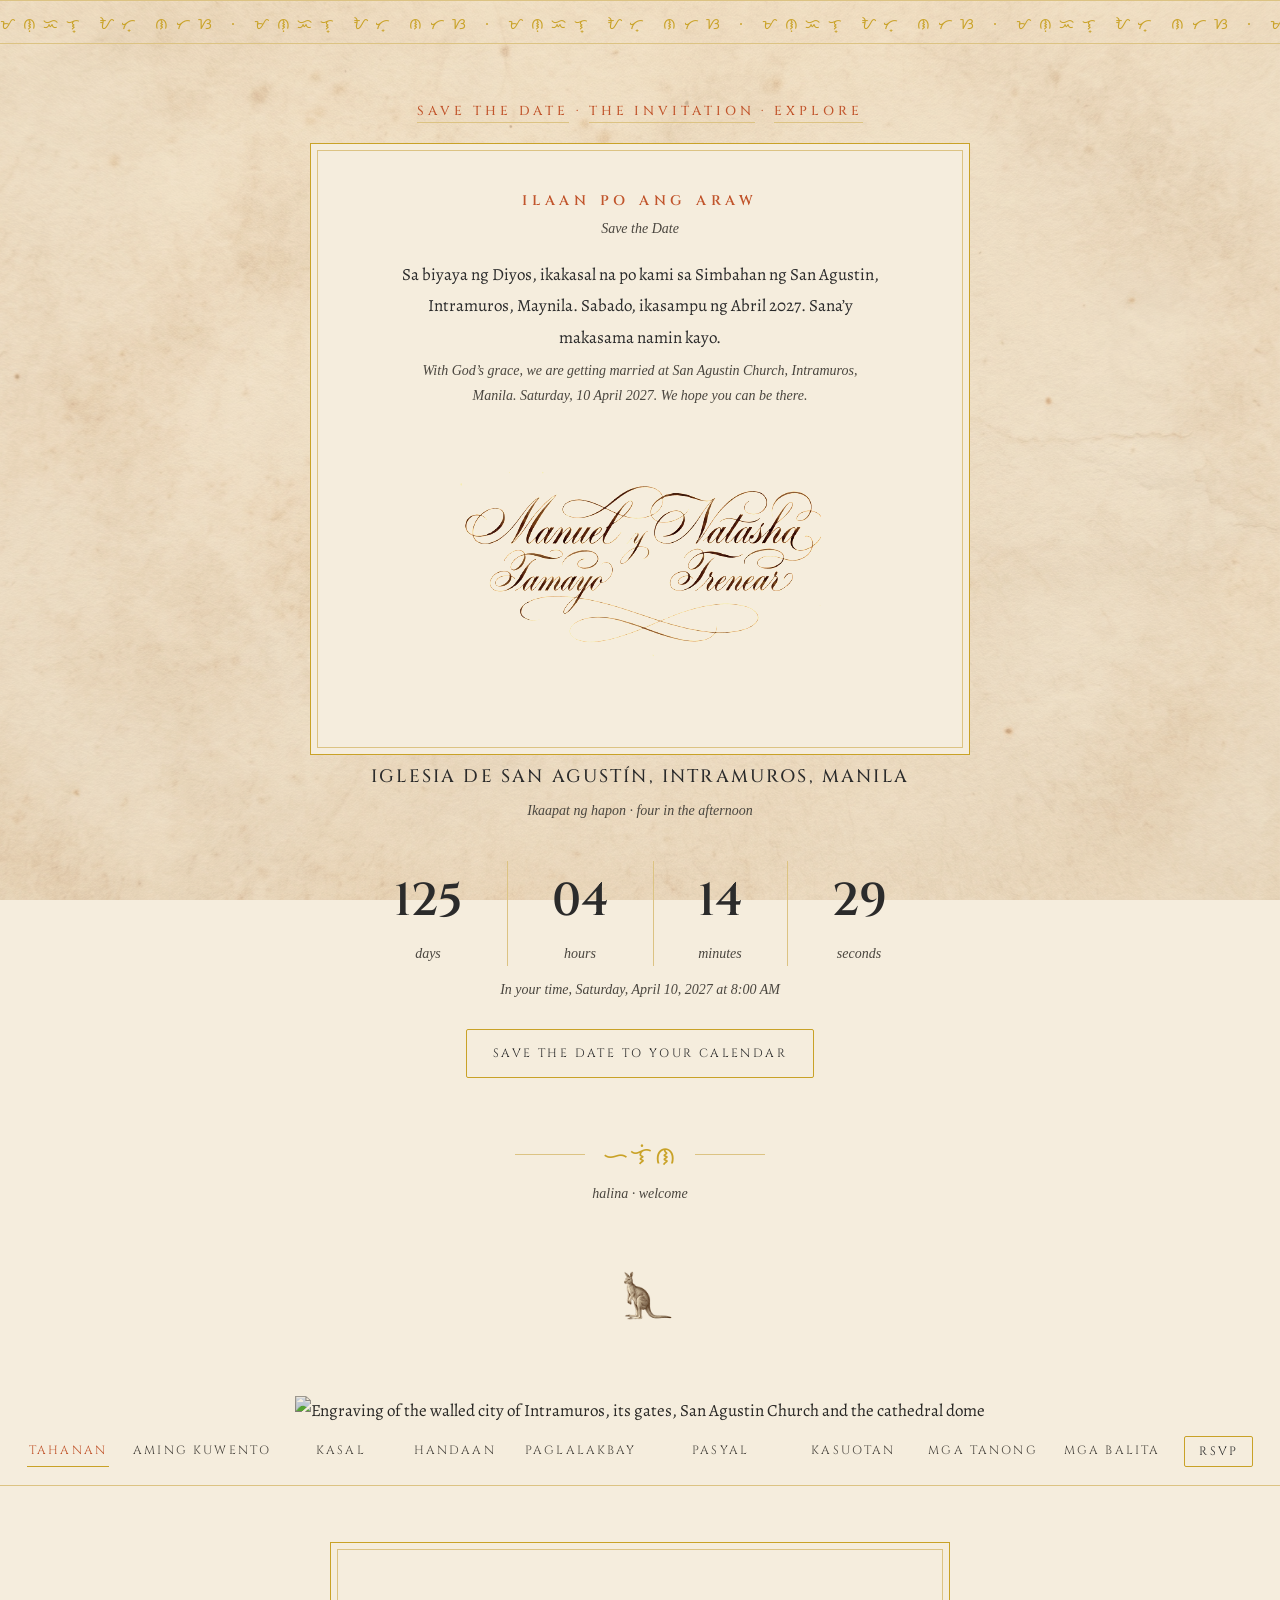
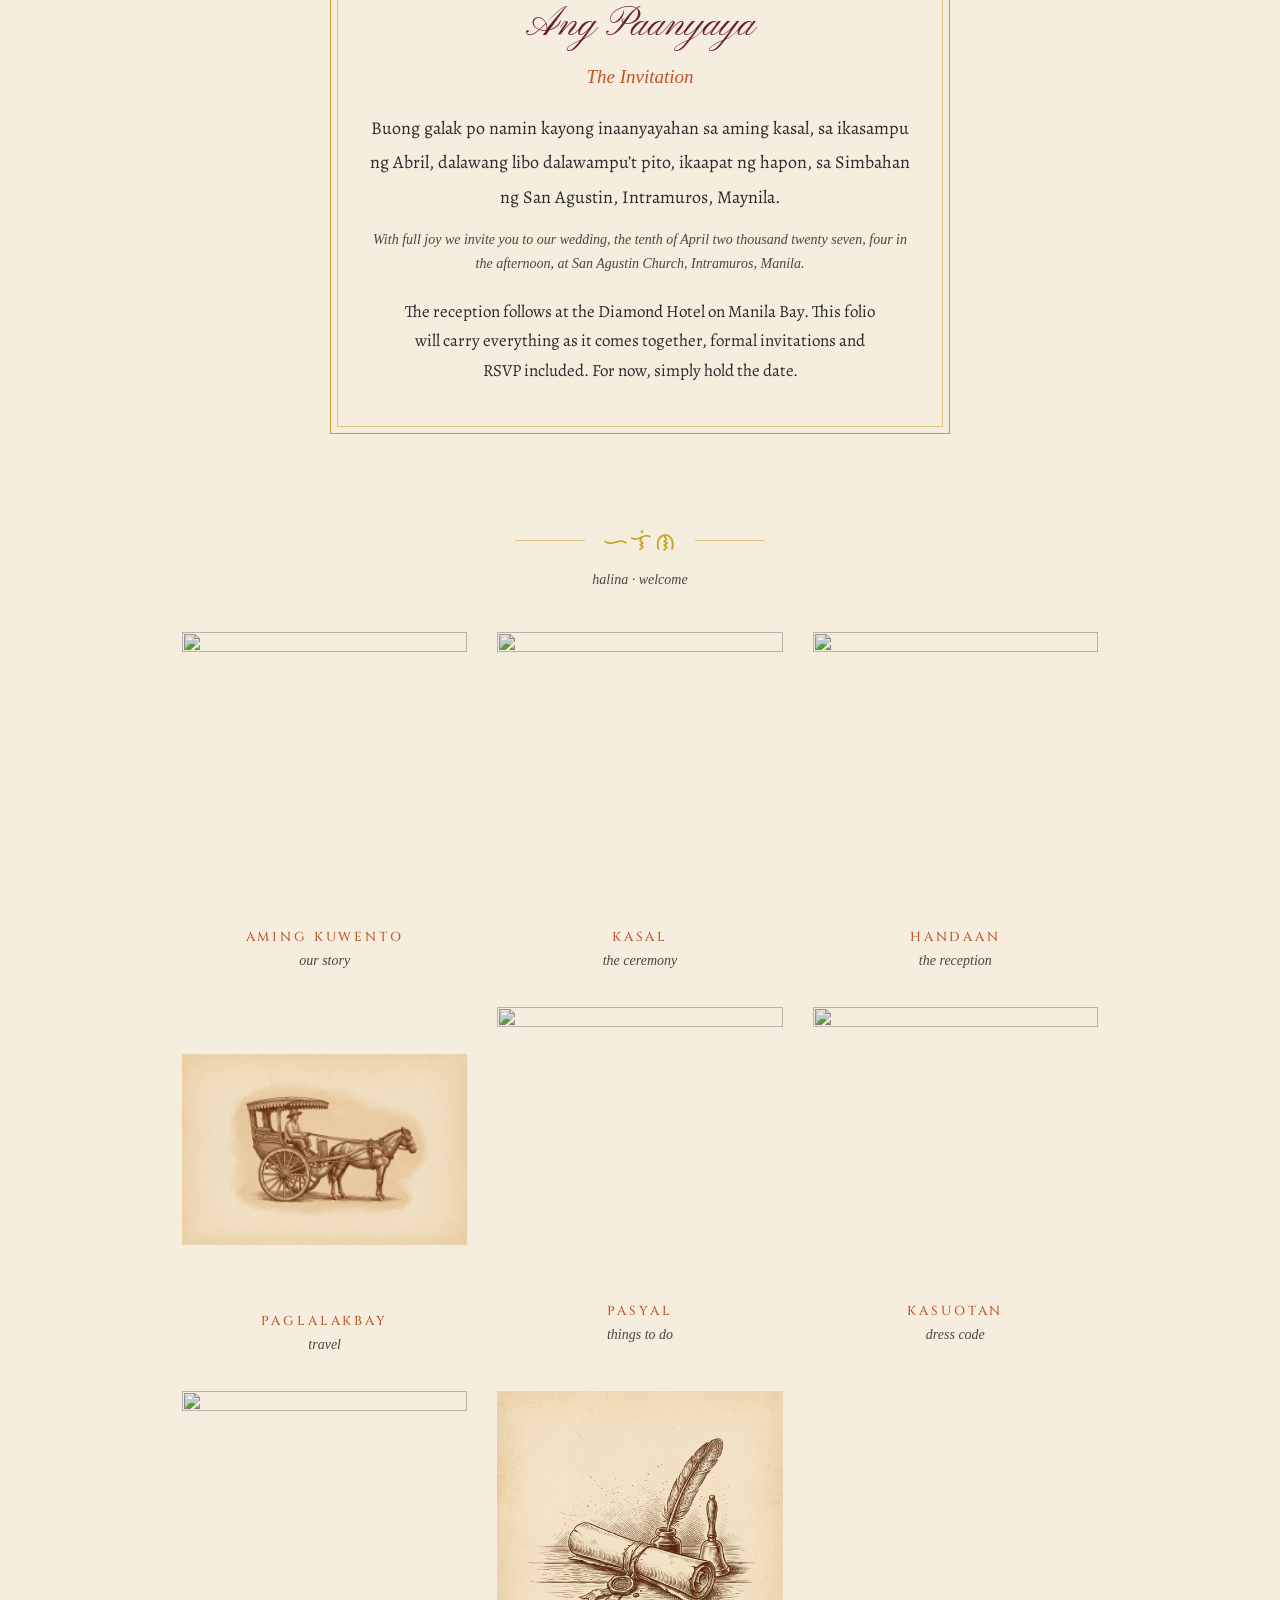
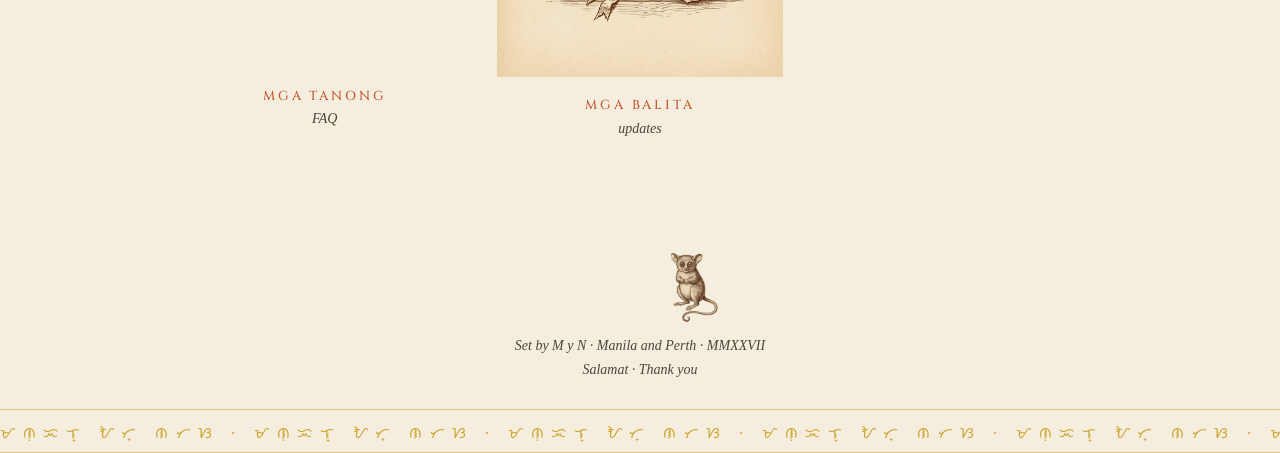
==== commit c5df8f7c: "Trim save date card wording Drop the families blessing phrase from the Tagalog and English lines.  C" ====
--- a/site/index.html
+++ b/site/index.html
@@ -28,8 +28,8 @@
     <div class="inner-rule">
       <div class="card-eyebrow">Ilaan po ang Araw</div>
       <div class="card-gloss">Save the Date</div>
-      <p class="card-body">Sa biyaya ng Diyos at basbas ng aming mga pamilya, ikakasal na po kami sa Simbahan ng San Agustin, Intramuros, Maynila. Sabado, ikasampu ng Abril 2027. Sana&rsquo;y makasama namin kayo.</p>
-      <p class="caption" style="margin: 4px auto 0; max-width: 440px;">With God&rsquo;s grace and our families&rsquo; blessing, we are getting married at San Agustin Church, Intramuros, Manila. Saturday, 10 April 2027. We hope you can be there.</p>
+      <p class="card-body">Sa biyaya ng Diyos, ikakasal na po kami sa Simbahan ng San Agustin, Intramuros, Maynila. Sabado, ikasampu ng Abril 2027. Sana&rsquo;y makasama namin kayo.</p>
+      <p class="caption" style="margin: 4px auto 0; max-width: 440px;">With God&rsquo;s grace, we are getting married at San Agustin Church, Intramuros, Manila. Saturday, 10 April 2027. We hope you can be there.</p>
       <h1 style="margin: 6px 0 0;">
         <img class="signature" src="assets/engravings/monograms/logo-signature.png"
              alt="Manuel Tamayo y Natasha Trenear, signed in copperplate calligraphy" />
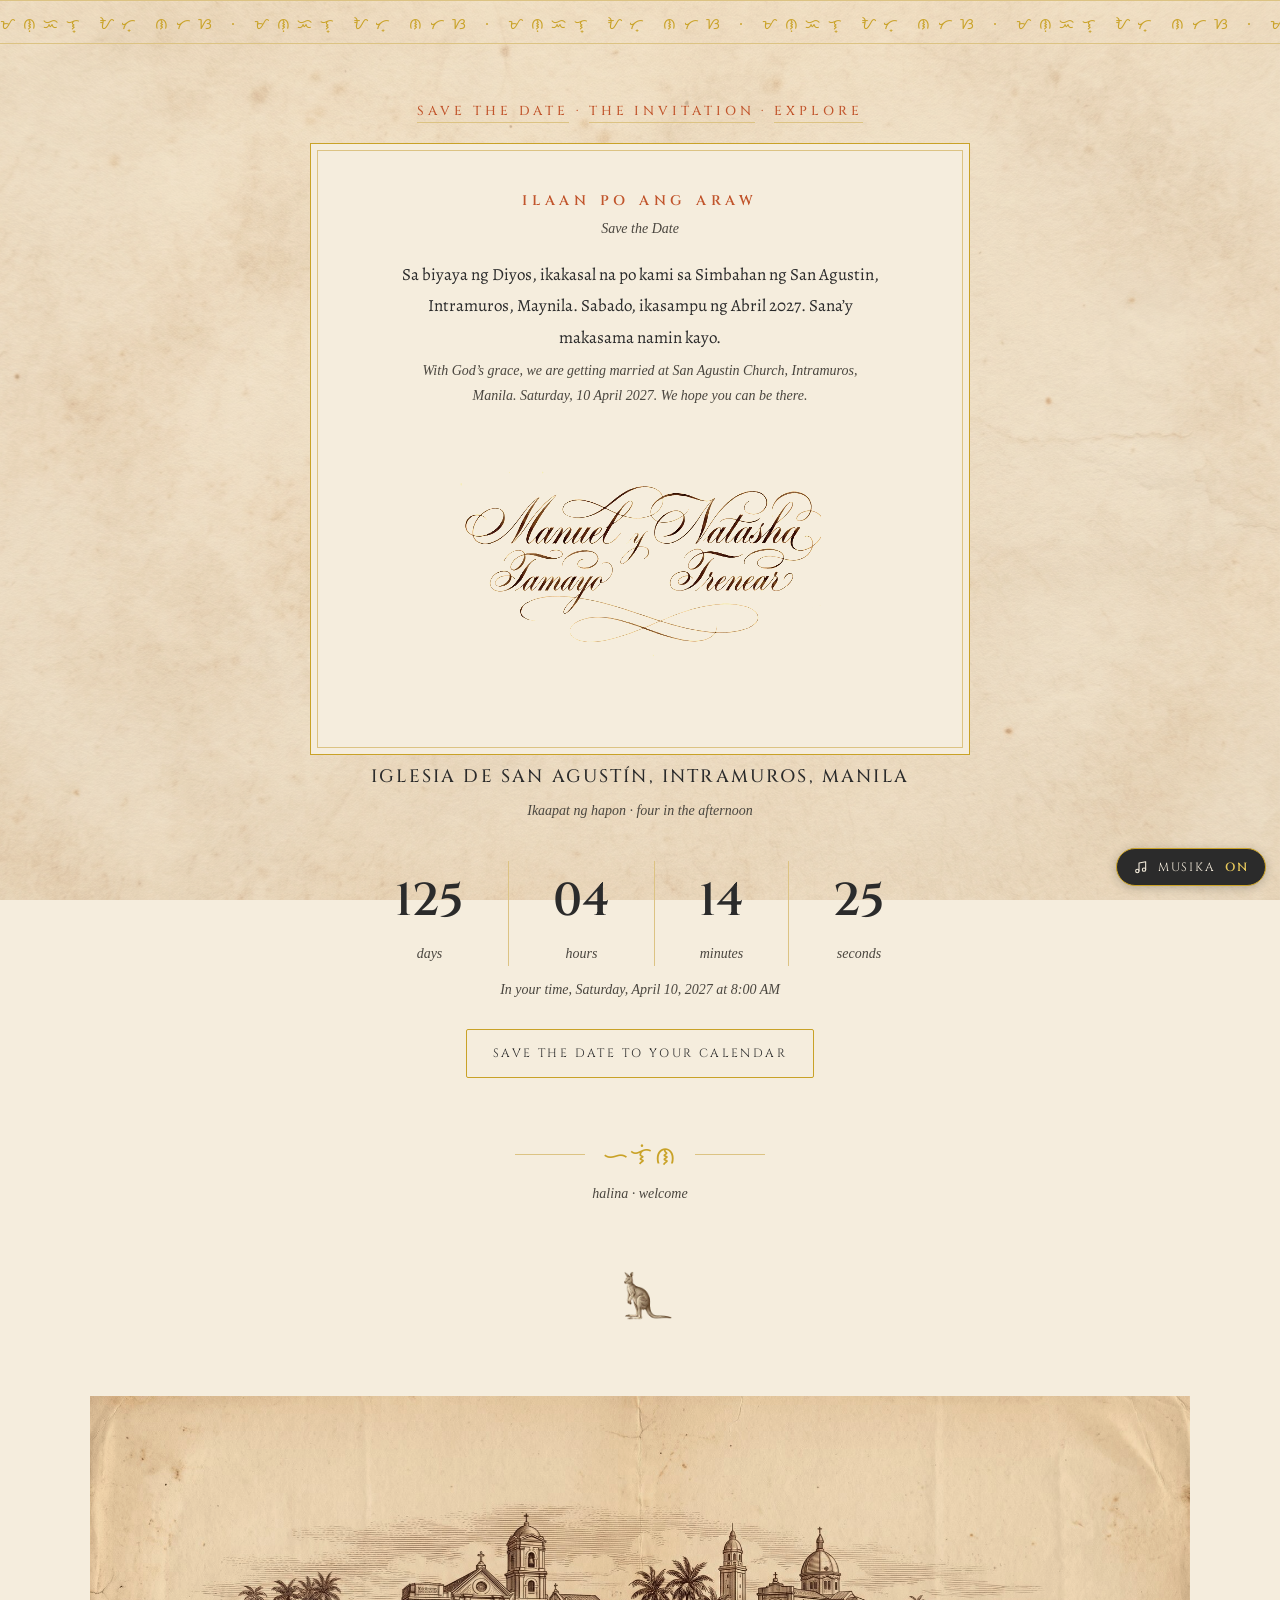
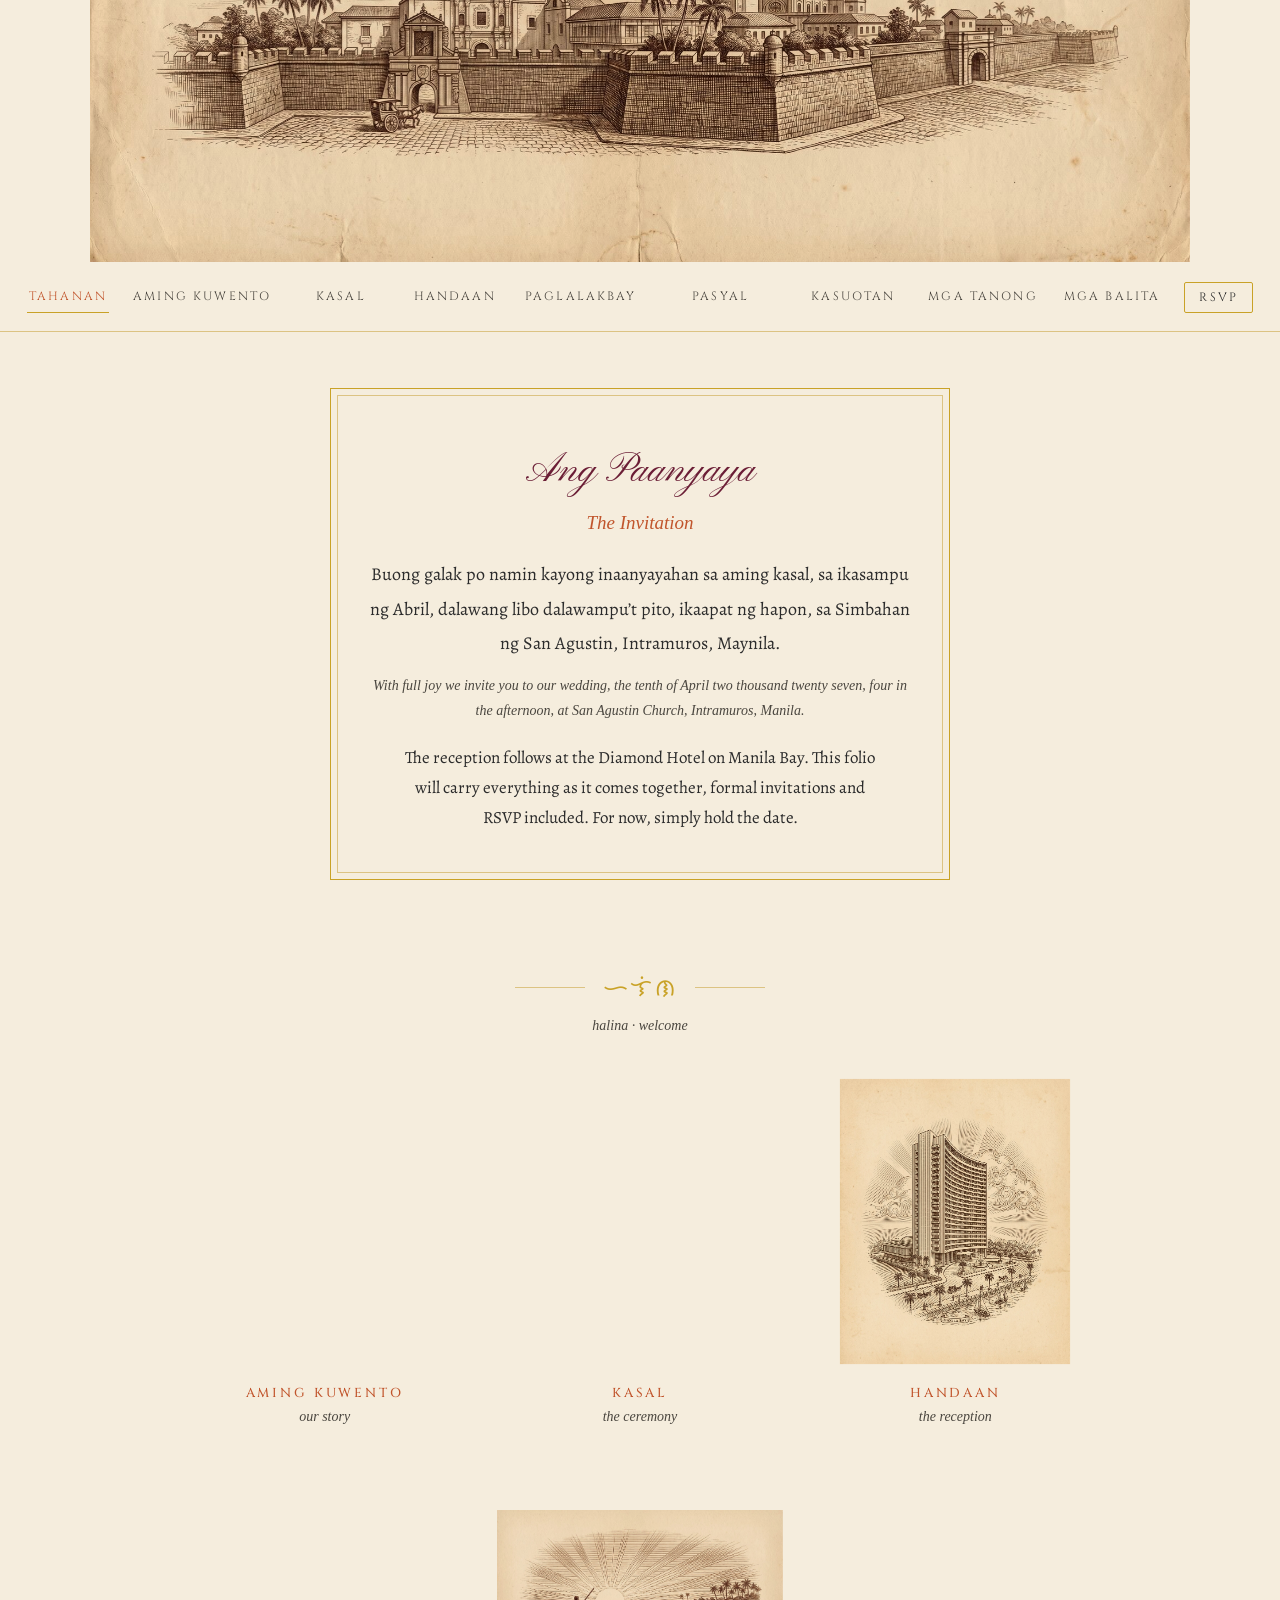
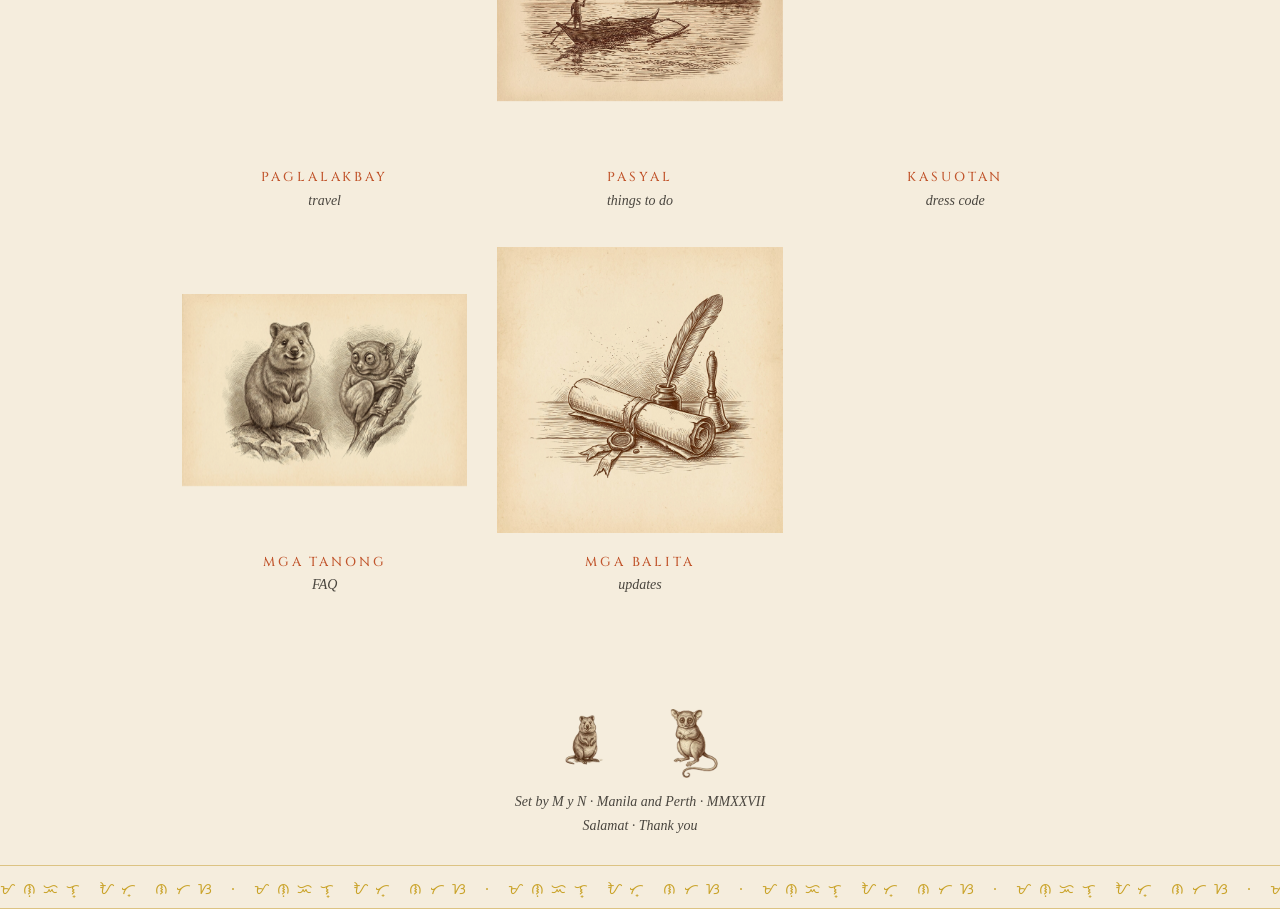
==== commit a7c54ea6: "Shrink plates, add link previews, favicon and lazy loading Plates become 1600px JPEG and margin spot" ====
--- a/site/index.html
+++ b/site/index.html
@@ -5,6 +5,18 @@
 <meta name="viewport" content="width=device-width, initial-scale=1.0" />
 <title>Manuel y Natasha &middot; 10 April 2027 &middot; Manila</title>
 <meta name="description" content="Manuel and Natasha are getting married at San Agustin Church, Intramuros, Manila on Saturday 10 April 2027. Save the date." />
+<meta property="og:type" content="website" />
+<meta property="og:site_name" content="Manuel y Natasha" />
+<meta property="og:title" content="Manuel y Natasha &middot; 10 April 2027 &middot; Manila" />
+<meta property="og:description" content="Manuel and Natasha are getting married at San Agustin Church, Intramuros, Manila on Saturday 10 April 2027. Save the date." />
+<meta property="og:url" content="https://manuelynatasha.com/" />
+<meta property="og:image" content="https://manuelynatasha.com/assets/og-image.jpg" />
+<meta property="og:image:width" content="1200" />
+<meta property="og:image:height" content="630" />
+<meta name="twitter:card" content="summary_large_image" />
+<meta name="theme-color" content="#F5EDDD" />
+<link rel="icon" href="assets/favicon.ico" sizes="any" />
+<link rel="apple-touch-icon" href="assets/apple-touch-icon.png" />
 <link rel="preconnect" href="https://fonts.googleapis.com" />
 <link rel="preconnect" href="https://fonts.gstatic.com" crossorigin />
 <link href="https://fonts.googleapis.com/css2?family=Pinyon+Script&family=Cinzel:wght@400;500;600&family=IM+Fell+English:ital@0;1&family=Alegreya:ital,wght@0,400;0,500;0,600;1,400&family=Noto+Sans+Tagalog&display=swap" rel="stylesheet" />
@@ -31,7 +43,7 @@
       <p class="card-body">Sa biyaya ng Diyos, ikakasal na po kami sa Simbahan ng San Agustin, Intramuros, Maynila. Sabado, ikasampu ng Abril 2027. Sana&rsquo;y makasama namin kayo.</p>
       <p class="caption" style="margin: 4px auto 0; max-width: 440px;">With God&rsquo;s grace, we are getting married at San Agustin Church, Intramuros, Manila. Saturday, 10 April 2027. We hope you can be there.</p>
       <h1 style="margin: 6px 0 0;">
-        <img class="signature" src="assets/engravings/monograms/logo-signature.png"
+        <img width="1600" height="1073" class="signature" src="assets/engravings/monograms/logo-signature.jpg"
              alt="Manuel Tamayo y Natasha Trenear, signed in copperplate calligraphy" />
       </h1>
     </div>
@@ -65,13 +77,13 @@
   </div>
 
   <div class="reveal" style="margin-top: 10px;">
-    <img class="spot" src="assets/engravings/spots/kangaroo-spot.png" alt="" style="width: 100px;" />
+    <img width="480" height="480" class="spot" src="assets/engravings/spots/kangaroo-spot.webp" alt="" style="width: 100px;" />
   </div>
 </section>
 
 <!-- PANORAMA -->
 <div class="center reveal reveal-slow" style="padding: 0 22px; overflow: hidden;">
-  <img class="plate-wide" src="assets/engravings/intramuros-panorama.png"
+  <img loading="lazy" decoding="async" width="2000" height="848" class="plate-wide" src="assets/engravings/intramuros-panorama.jpg"
        alt="Engraving of the walled city of Intramuros, its gates, San Agustin Church and the cathedral dome"
        style="width: min(1100px, 100%);" />
 </div>
@@ -129,42 +141,42 @@
   <div class="container">
     <div class="card-grid">
       <a class="nav-card reveal" href="historia/">
-        <img class="plate" src="assets/engravings/harana.png" alt="" />
+        <img loading="lazy" decoding="async" width="1600" height="1986" class="plate" src="assets/engravings/harana.jpg" alt="" />
         <div class="card-title">Aming Kuwento</div>
         <div class="card-note">our story</div>
       </a>
       <a class="nav-card reveal" href="ceremony/">
-        <img class="plate" src="assets/engravings/san-agustin.png" alt="" />
+        <img loading="lazy" decoding="async" width="1600" height="1986" class="plate" src="assets/engravings/san-agustin.jpg" alt="" />
         <div class="card-title">Kasal</div>
         <div class="card-note">the ceremony</div>
       </a>
       <a class="nav-card reveal" href="reception/">
-        <img class="plate" src="assets/engravings/diamond-hotel.png" alt="" />
+        <img loading="lazy" decoding="async" width="1600" height="1986" class="plate" src="assets/engravings/diamond-hotel.jpg" alt="" />
         <div class="card-title">Handaan</div>
         <div class="card-note">the reception</div>
       </a>
       <a class="nav-card reveal" href="travel/">
-        <img class="plate" src="assets/engravings/kalesa.png" alt="" />
+        <img loading="lazy" decoding="async" width="1600" height="1073" class="plate" src="assets/engravings/kalesa.jpg" alt="" />
         <div class="card-title">Paglalakbay</div>
         <div class="card-note">travel</div>
       </a>
       <a class="nav-card reveal" href="things-to-do/">
-        <img class="plate" src="assets/engravings/bangka-sunset.png" alt="" />
+        <img loading="lazy" decoding="async" width="1600" height="1073" class="plate" src="assets/engravings/bangka-sunset.jpg" alt="" />
         <div class="card-title">Pasyal</div>
         <div class="card-note">things to do</div>
       </a>
       <a class="nav-card reveal" href="dress-code/">
-        <img class="plate" src="assets/engravings/barong-terno.png" alt="" />
+        <img loading="lazy" decoding="async" width="1600" height="1986" class="plate" src="assets/engravings/barong-terno.jpg" alt="" />
         <div class="card-title">Kasuotan</div>
         <div class="card-note">dress code</div>
       </a>
       <a class="nav-card reveal" href="faq/">
-        <img class="plate" src="assets/engravings/quokka-tarsier.png" alt="" />
+        <img loading="lazy" decoding="async" width="1600" height="1073" class="plate" src="assets/engravings/quokka-tarsier.jpg" alt="" />
         <div class="card-title">Mga Tanong</div>
         <div class="card-note">FAQ</div>
       </a>
       <a class="nav-card reveal" href="updates/">
-        <img class="plate" src="assets/engravings/dispatch-letter.png" alt="" />
+        <img loading="lazy" decoding="async" width="1600" height="1600" class="plate" src="assets/engravings/dispatch-letter.jpg" alt="" />
         <div class="card-title">Mga Balita</div>
         <div class="card-note">updates</div>
       </a>
@@ -174,8 +186,8 @@
 
 <footer class="site-footer">
   <div style="display: flex; justify-content: center; align-items: flex-end; gap: 18px; margin: 0 auto 6px;">
-    <img class="spot" src="assets/engravings/spots/quokka-spot.png" alt="" style="width: 90px;" />
-    <img class="spot" src="assets/engravings/spots/tarsier-spot.png" alt="" style="width: 90px;" />
+    <img loading="lazy" decoding="async" width="480" height="480" class="spot" src="assets/engravings/spots/quokka-spot.webp" alt="" style="width: 90px;" />
+    <img loading="lazy" decoding="async" width="480" height="480" class="spot" src="assets/engravings/spots/tarsier-spot.webp" alt="" style="width: 90px;" />
   </div>
   <div class="colophon">Set by M y N &middot; Manila and Perth &middot; MMXXVII</div>
   <div class="colophon">Salamat &middot; Thank you</div>
--- a/site/css/style.css
+++ b/site/css/style.css
@@ -617,3 +617,55 @@
   nav.site-nav, .btn, .countdown { display: none; }
   body { background: white; }
 }
+
+/* Paired figure plates inside a panel, side by side, stacking on narrow screens */
+.plate-pair {
+  display: flex;
+  justify-content: center;
+  align-items: flex-end;
+  gap: 14px;
+  margin: 4px 0 14px;
+}
+.plate-pair .plate {
+  width: calc(50% - 7px);
+  max-width: 190px;
+  height: auto;
+}
+
+/* Matched engraved portrait pair, side by side, stacking on very narrow screens */
+.portrait-pair {
+  display: flex;
+  justify-content: center;
+  align-items: flex-start;
+  gap: 14px;
+  max-width: 640px;
+  margin: 0 auto;
+}
+.portrait-pair figure {
+  margin: 0;
+  flex: 1 1 0;
+  min-width: 0;
+}
+.portrait-pair .plate {
+  width: 100%;
+  height: auto;
+  display: block;
+}
+.portrait-pair figcaption {
+  margin-top: 8px;
+}
+
+/* YouTube embeds */
+.video-embed { position: relative; width: 100%; max-width: 560px; aspect-ratio: 16 / 9; margin: 12px auto 6px; border: 1px solid var(--gold); padding: 5px; background: rgba(245,237,221,0.6); box-sizing: border-box; }
+.video-embed iframe { position: absolute; inset: 5px; width: calc(100% - 10px); height: calc(100% - 10px); border: 0; }
+.video-item { margin: 0 0 22px; text-align: center; }
+.video-item .caption { margin: 4px auto 0; max-width: 480px; }
+
+/* Music toggle, opt in */
+.music-toggle { position: fixed; right: 14px; bottom: 14px; z-index: 50; display: inline-flex; align-items: center; gap: 9px; padding: 10px 16px; font-family: 'Cinzel', serif; font-size: 12px; letter-spacing: 0.16em; text-transform: uppercase; color: var(--ink); background: var(--ecru, #F5EDDD); border: 1.5px solid var(--gold); border-radius: 999px; cursor: pointer; box-shadow: 0 2px 10px rgba(43,43,43,0.26); }
+.music-toggle:hover, .music-toggle:focus-visible { border-color: var(--burnt); outline: none; }
+.music-toggle:focus-visible { box-shadow: 0 0 0 2px var(--burnt); }
+.music-toggle .music-state { color: var(--burnt); font-weight: 600; }
+.music-toggle.is-on { background: var(--ink); color: #F5EDDD; }
+.music-toggle.is-on .music-state { color: #E8C95C; }
+@media print { .music-toggle { display: none; } }
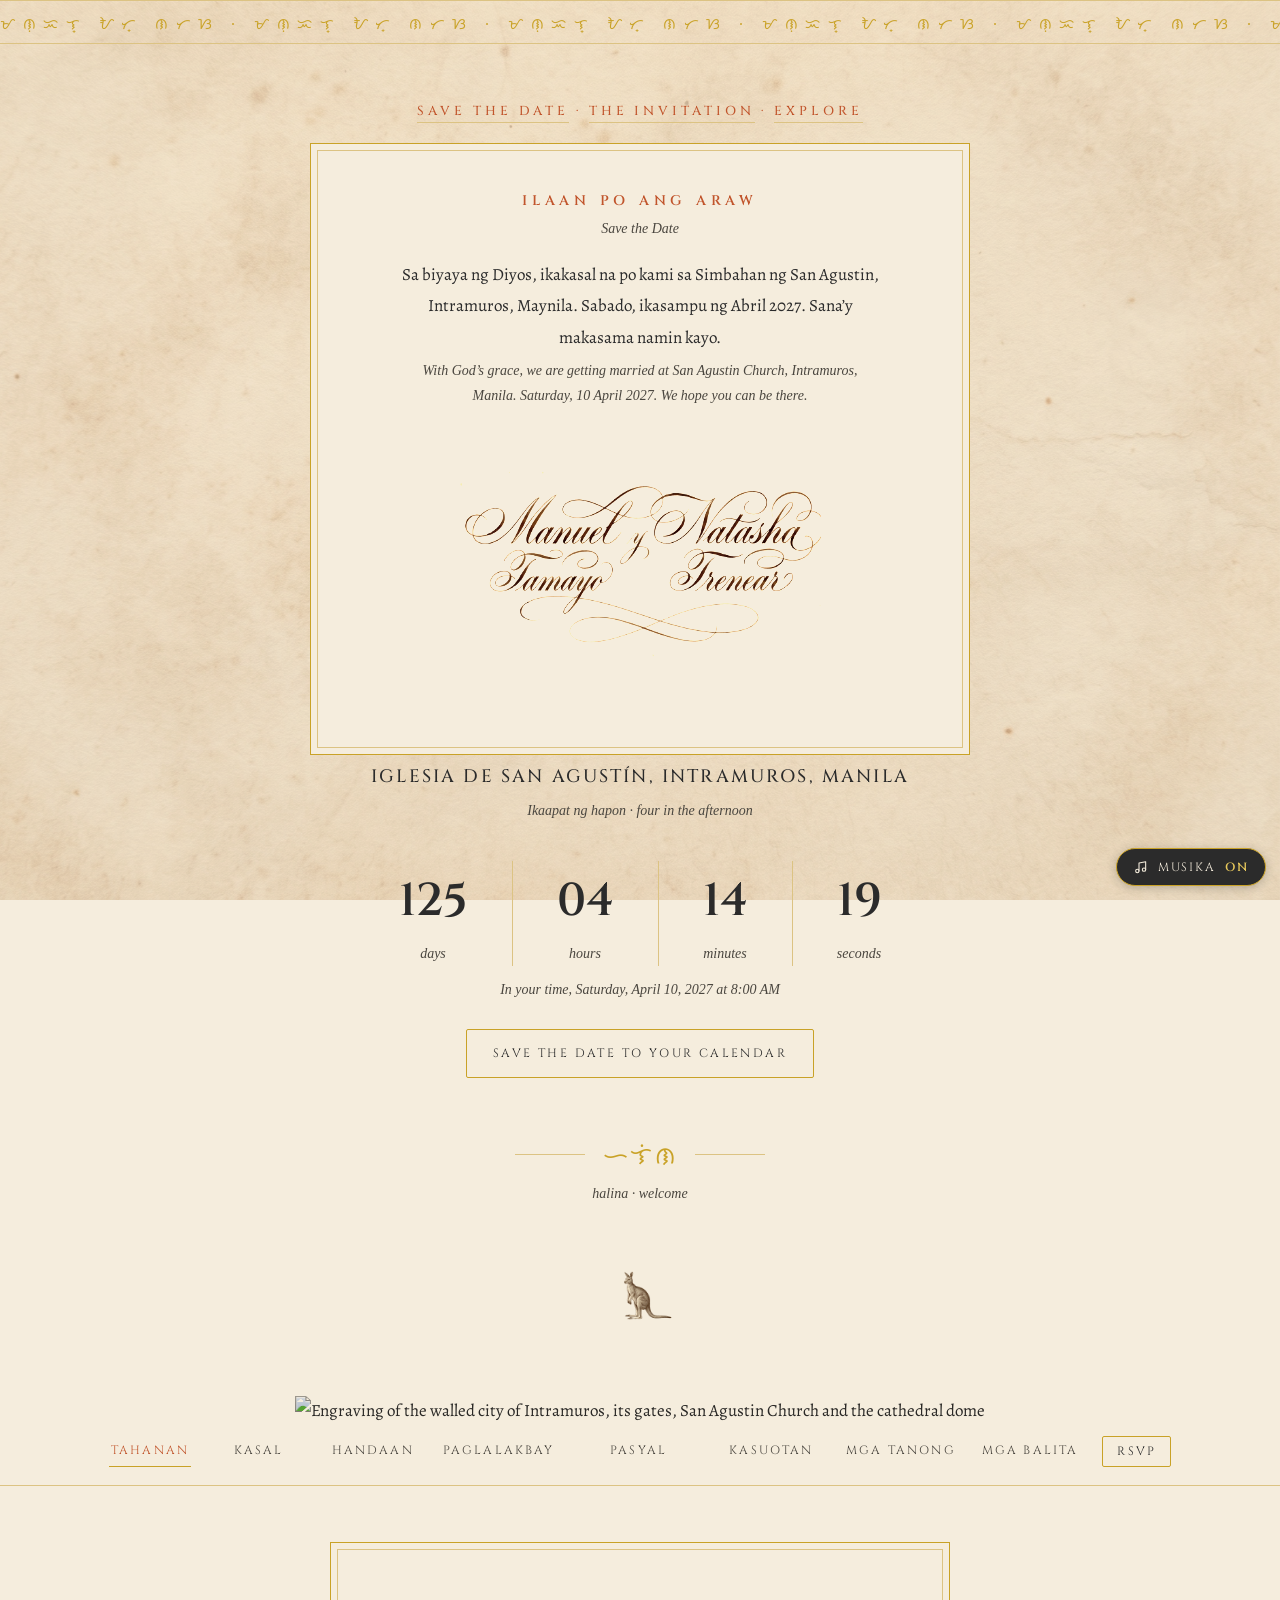
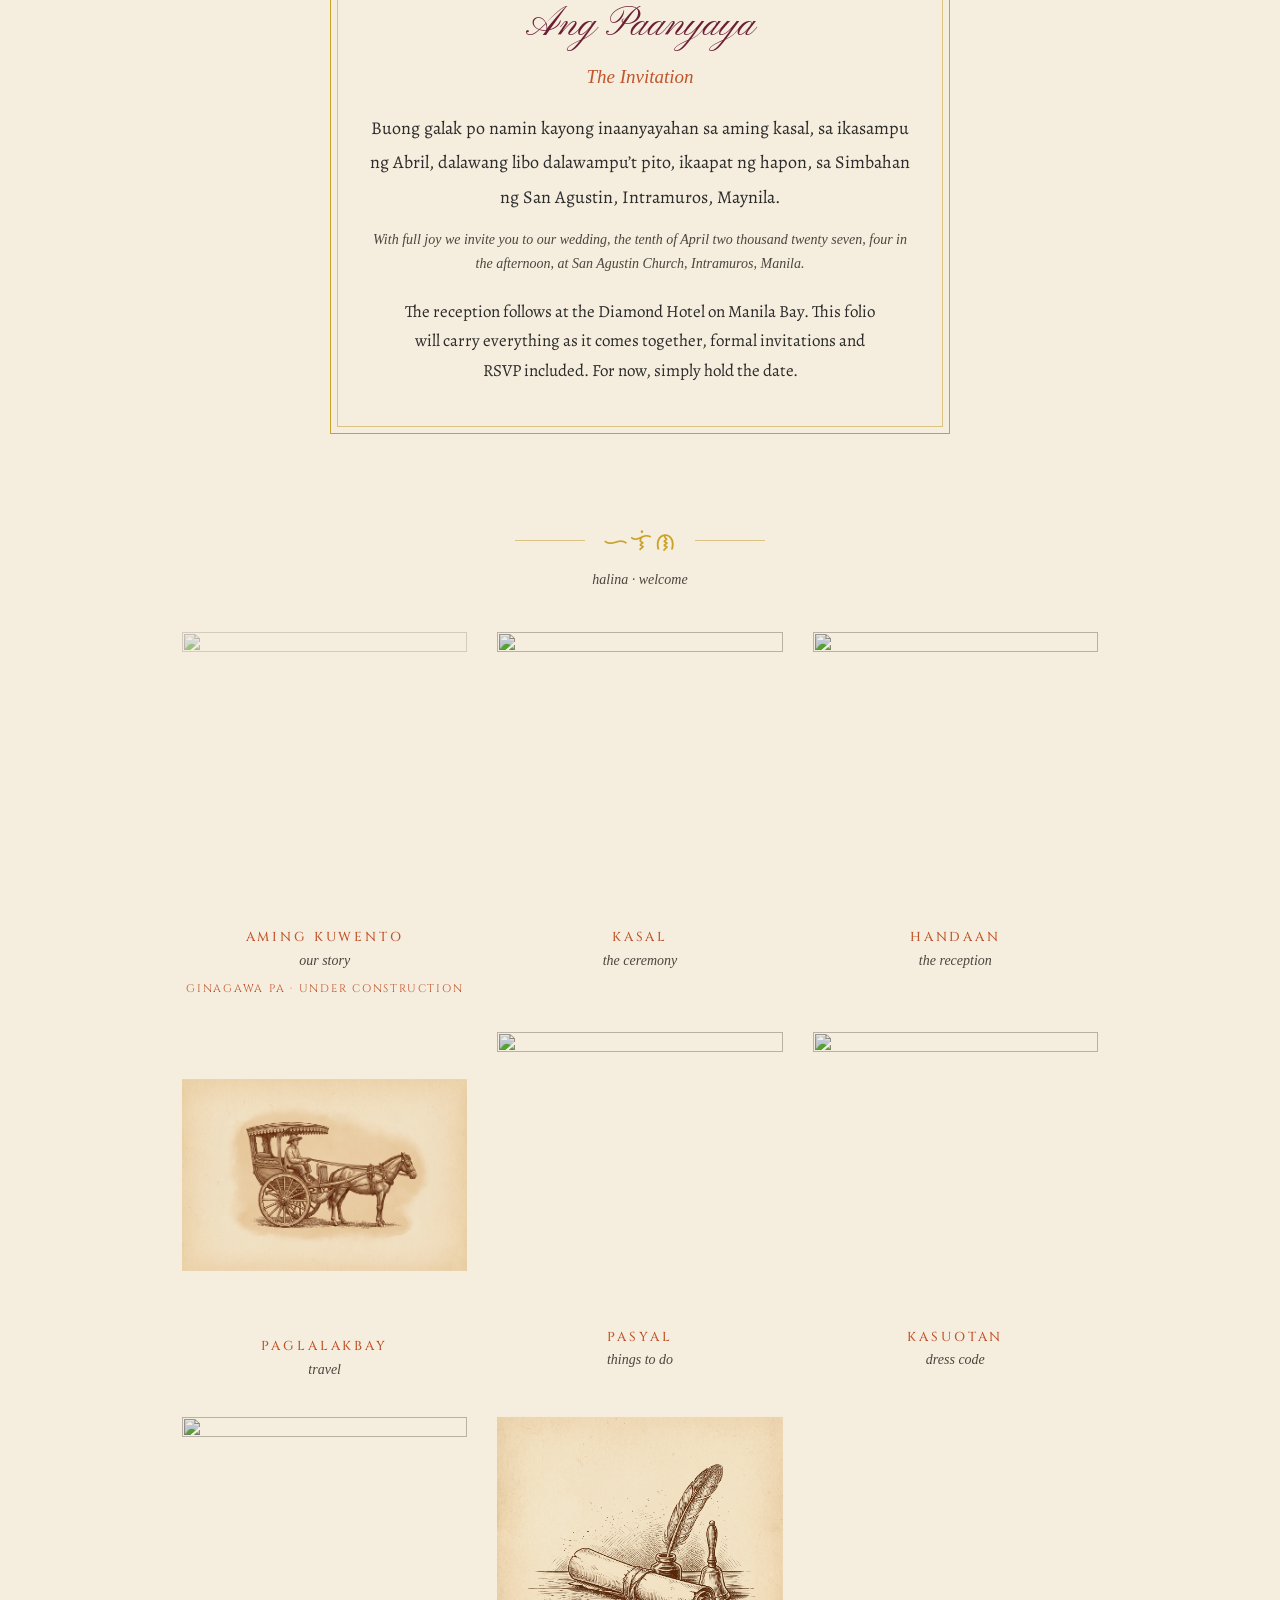
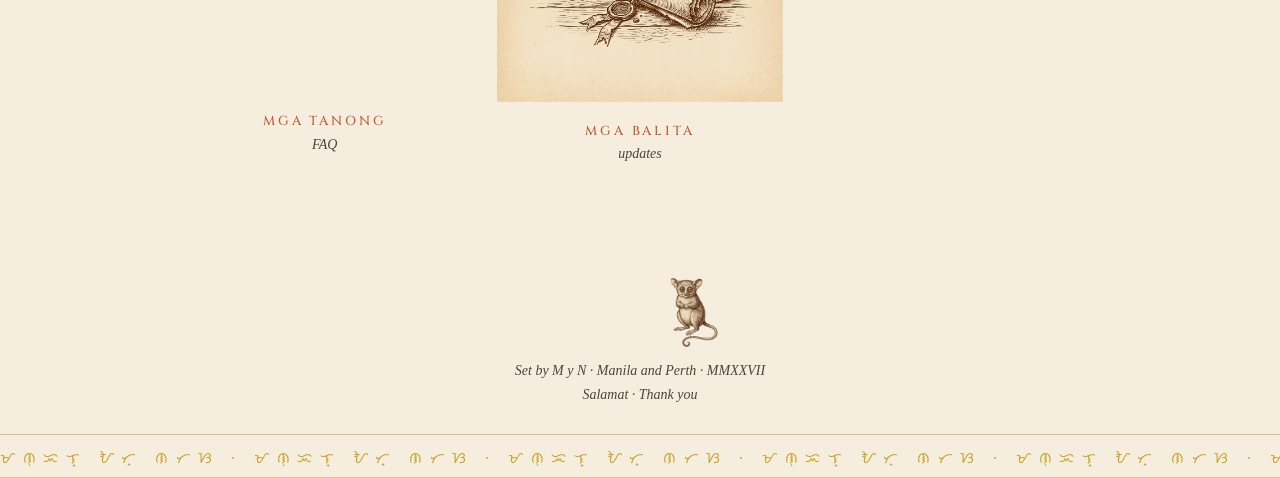
==== commit e7714060: "Hide Our Story while under construction, no menu link or card link Co-Authored-By: Claude Opus 5.5 <" ====
--- a/site/index.html
+++ b/site/index.html
@@ -5,18 +5,6 @@
 <meta name="viewport" content="width=device-width, initial-scale=1.0" />
 <title>Manuel y Natasha &middot; 10 April 2027 &middot; Manila</title>
 <meta name="description" content="Manuel and Natasha are getting married at San Agustin Church, Intramuros, Manila on Saturday 10 April 2027. Save the date." />
-<meta property="og:type" content="website" />
-<meta property="og:site_name" content="Manuel y Natasha" />
-<meta property="og:title" content="Manuel y Natasha &middot; 10 April 2027 &middot; Manila" />
-<meta property="og:description" content="Manuel and Natasha are getting married at San Agustin Church, Intramuros, Manila on Saturday 10 April 2027. Save the date." />
-<meta property="og:url" content="https://manuelynatasha.com/" />
-<meta property="og:image" content="https://manuelynatasha.com/assets/og-image.jpg" />
-<meta property="og:image:width" content="1200" />
-<meta property="og:image:height" content="630" />
-<meta name="twitter:card" content="summary_large_image" />
-<meta name="theme-color" content="#F5EDDD" />
-<link rel="icon" href="assets/favicon.ico" sizes="any" />
-<link rel="apple-touch-icon" href="assets/apple-touch-icon.png" />
 <link rel="preconnect" href="https://fonts.googleapis.com" />
 <link rel="preconnect" href="https://fonts.gstatic.com" crossorigin />
 <link href="https://fonts.googleapis.com/css2?family=Pinyon+Script&family=Cinzel:wght@400;500;600&family=IM+Fell+English:ital@0;1&family=Alegreya:ital,wght@0,400;0,500;0,600;1,400&family=Noto+Sans+Tagalog&display=swap" rel="stylesheet" />
@@ -43,7 +31,7 @@
       <p class="card-body">Sa biyaya ng Diyos, ikakasal na po kami sa Simbahan ng San Agustin, Intramuros, Maynila. Sabado, ikasampu ng Abril 2027. Sana&rsquo;y makasama namin kayo.</p>
       <p class="caption" style="margin: 4px auto 0; max-width: 440px;">With God&rsquo;s grace, we are getting married at San Agustin Church, Intramuros, Manila. Saturday, 10 April 2027. We hope you can be there.</p>
       <h1 style="margin: 6px 0 0;">
-        <img width="1600" height="1073" class="signature" src="assets/engravings/monograms/logo-signature.jpg"
+        <img class="signature" src="assets/engravings/monograms/logo-signature.png"
              alt="Manuel Tamayo y Natasha Trenear, signed in copperplate calligraphy" />
       </h1>
     </div>
@@ -77,20 +65,19 @@
   </div>
 
   <div class="reveal" style="margin-top: 10px;">
-    <img width="480" height="480" class="spot" src="assets/engravings/spots/kangaroo-spot.webp" alt="" style="width: 100px;" />
+    <img class="spot" src="assets/engravings/spots/kangaroo-spot.png" alt="" style="width: 100px;" />
   </div>
 </section>
 
 <!-- PANORAMA -->
 <div class="center reveal reveal-slow" style="padding: 0 22px; overflow: hidden;">
-  <img loading="lazy" decoding="async" width="2000" height="848" class="plate-wide" src="assets/engravings/intramuros-panorama.jpg"
+  <img class="plate-wide" src="assets/engravings/intramuros-panorama.png"
        alt="Engraving of the walled city of Intramuros, its gates, San Agustin Church and the cathedral dome"
        style="width: min(1100px, 100%);" />
 </div>
 
 <nav class="site-nav" aria-label="Site">
   <a href="./" aria-current="page" aria-label="Home"><span class="nav-tl" aria-hidden="true">Tahanan</span><span class="nav-en">Home</span></a>
-  <a href="historia/" aria-label="Our Story"><span class="nav-tl" aria-hidden="true">Aming Kuwento</span><span class="nav-en">Our Story</span></a>
   <a href="ceremony/" aria-label="Ceremony"><span class="nav-tl" aria-hidden="true">Kasal</span><span class="nav-en">Ceremony</span></a>
   <a href="reception/" aria-label="Reception"><span class="nav-tl" aria-hidden="true">Handaan</span><span class="nav-en">Reception</span></a>
   <a href="travel/" aria-label="Travel"><span class="nav-tl" aria-hidden="true">Paglalakbay</span><span class="nav-en">Travel</span></a>
@@ -140,43 +127,44 @@
 <section class="block" id="explore" style="padding-top: 10px; scroll-margin-top: 20px;">
   <div class="container">
     <div class="card-grid">
-      <a class="nav-card reveal" href="historia/">
-        <img loading="lazy" decoding="async" width="1600" height="1986" class="plate" src="assets/engravings/harana.jpg" alt="" />
+      <div class="nav-card nav-card-closed reveal" aria-label="Our story, under construction">
+        <img class="plate" src="assets/engravings/harana.png" alt="" />
         <div class="card-title">Aming Kuwento</div>
         <div class="card-note">our story</div>
-      </a>
+        <div class="card-soon">Ginagawa pa &middot; under construction</div>
+      </div>
       <a class="nav-card reveal" href="ceremony/">
-        <img loading="lazy" decoding="async" width="1600" height="1986" class="plate" src="assets/engravings/san-agustin.jpg" alt="" />
+        <img class="plate" src="assets/engravings/san-agustin.png" alt="" />
         <div class="card-title">Kasal</div>
         <div class="card-note">the ceremony</div>
       </a>
       <a class="nav-card reveal" href="reception/">
-        <img loading="lazy" decoding="async" width="1600" height="1986" class="plate" src="assets/engravings/diamond-hotel.jpg" alt="" />
+        <img class="plate" src="assets/engravings/diamond-hotel.png" alt="" />
         <div class="card-title">Handaan</div>
         <div class="card-note">the reception</div>
       </a>
       <a class="nav-card reveal" href="travel/">
-        <img loading="lazy" decoding="async" width="1600" height="1073" class="plate" src="assets/engravings/kalesa.jpg" alt="" />
+        <img class="plate" src="assets/engravings/kalesa.png" alt="" />
         <div class="card-title">Paglalakbay</div>
         <div class="card-note">travel</div>
       </a>
       <a class="nav-card reveal" href="things-to-do/">
-        <img loading="lazy" decoding="async" width="1600" height="1073" class="plate" src="assets/engravings/bangka-sunset.jpg" alt="" />
+        <img class="plate" src="assets/engravings/bangka-sunset.png" alt="" />
         <div class="card-title">Pasyal</div>
         <div class="card-note">things to do</div>
       </a>
       <a class="nav-card reveal" href="dress-code/">
-        <img loading="lazy" decoding="async" width="1600" height="1986" class="plate" src="assets/engravings/barong-terno.jpg" alt="" />
+        <img class="plate" src="assets/engravings/barong-terno.png" alt="" />
         <div class="card-title">Kasuotan</div>
         <div class="card-note">dress code</div>
       </a>
       <a class="nav-card reveal" href="faq/">
-        <img loading="lazy" decoding="async" width="1600" height="1073" class="plate" src="assets/engravings/quokka-tarsier.jpg" alt="" />
+        <img class="plate" src="assets/engravings/quokka-tarsier.png" alt="" />
         <div class="card-title">Mga Tanong</div>
         <div class="card-note">FAQ</div>
       </a>
       <a class="nav-card reveal" href="updates/">
-        <img loading="lazy" decoding="async" width="1600" height="1600" class="plate" src="assets/engravings/dispatch-letter.jpg" alt="" />
+        <img class="plate" src="assets/engravings/dispatch-letter.png" alt="" />
         <div class="card-title">Mga Balita</div>
         <div class="card-note">updates</div>
       </a>
@@ -186,8 +174,8 @@
 
 <footer class="site-footer">
   <div style="display: flex; justify-content: center; align-items: flex-end; gap: 18px; margin: 0 auto 6px;">
-    <img loading="lazy" decoding="async" width="480" height="480" class="spot" src="assets/engravings/spots/quokka-spot.webp" alt="" style="width: 90px;" />
-    <img loading="lazy" decoding="async" width="480" height="480" class="spot" src="assets/engravings/spots/tarsier-spot.webp" alt="" style="width: 90px;" />
+    <img class="spot" src="assets/engravings/spots/quokka-spot.png" alt="" style="width: 90px;" />
+    <img class="spot" src="assets/engravings/spots/tarsier-spot.png" alt="" style="width: 90px;" />
   </div>
   <div class="colophon">Set by M y N &middot; Manila and Perth &middot; MMXXVII</div>
   <div class="colophon">Salamat &middot; Thank you</div>
--- a/site/css/style.css
+++ b/site/css/style.css
@@ -669,3 +669,9 @@
 .music-toggle.is-on { background: var(--ink); color: #F5EDDD; }
 .music-toggle.is-on .music-state { color: #E8C95C; }
 @media print { .music-toggle { display: none; } }
+
+/* Our Story card while the page is under construction, not a link */
+.nav-card-closed { cursor: default; }
+.nav-card-closed img { opacity: 0.55; }
+.nav-card-closed:hover img { transform: none; }
+.nav-card-closed .card-soon { margin-top: 6px; font-family: 'Cinzel', serif; font-size: 11px; letter-spacing: 0.16em; text-transform: uppercase; color: var(--burnt); }
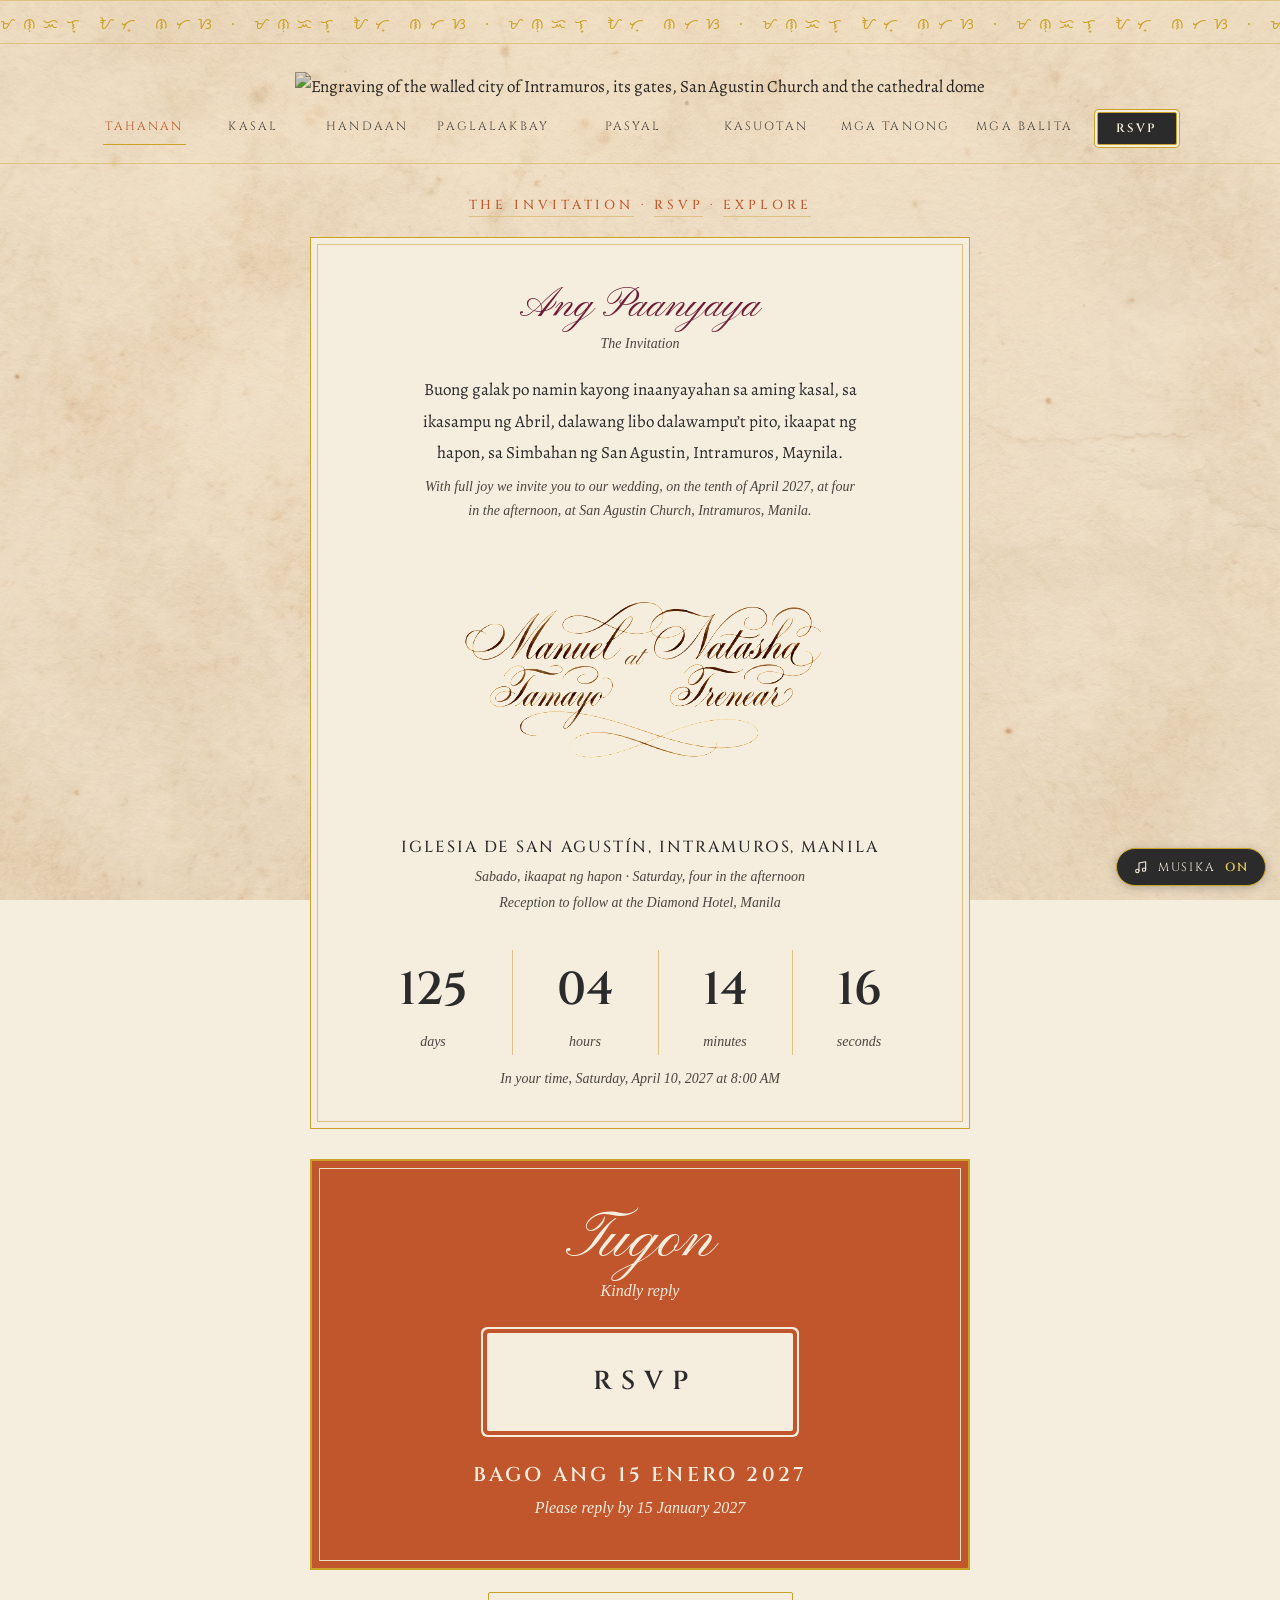
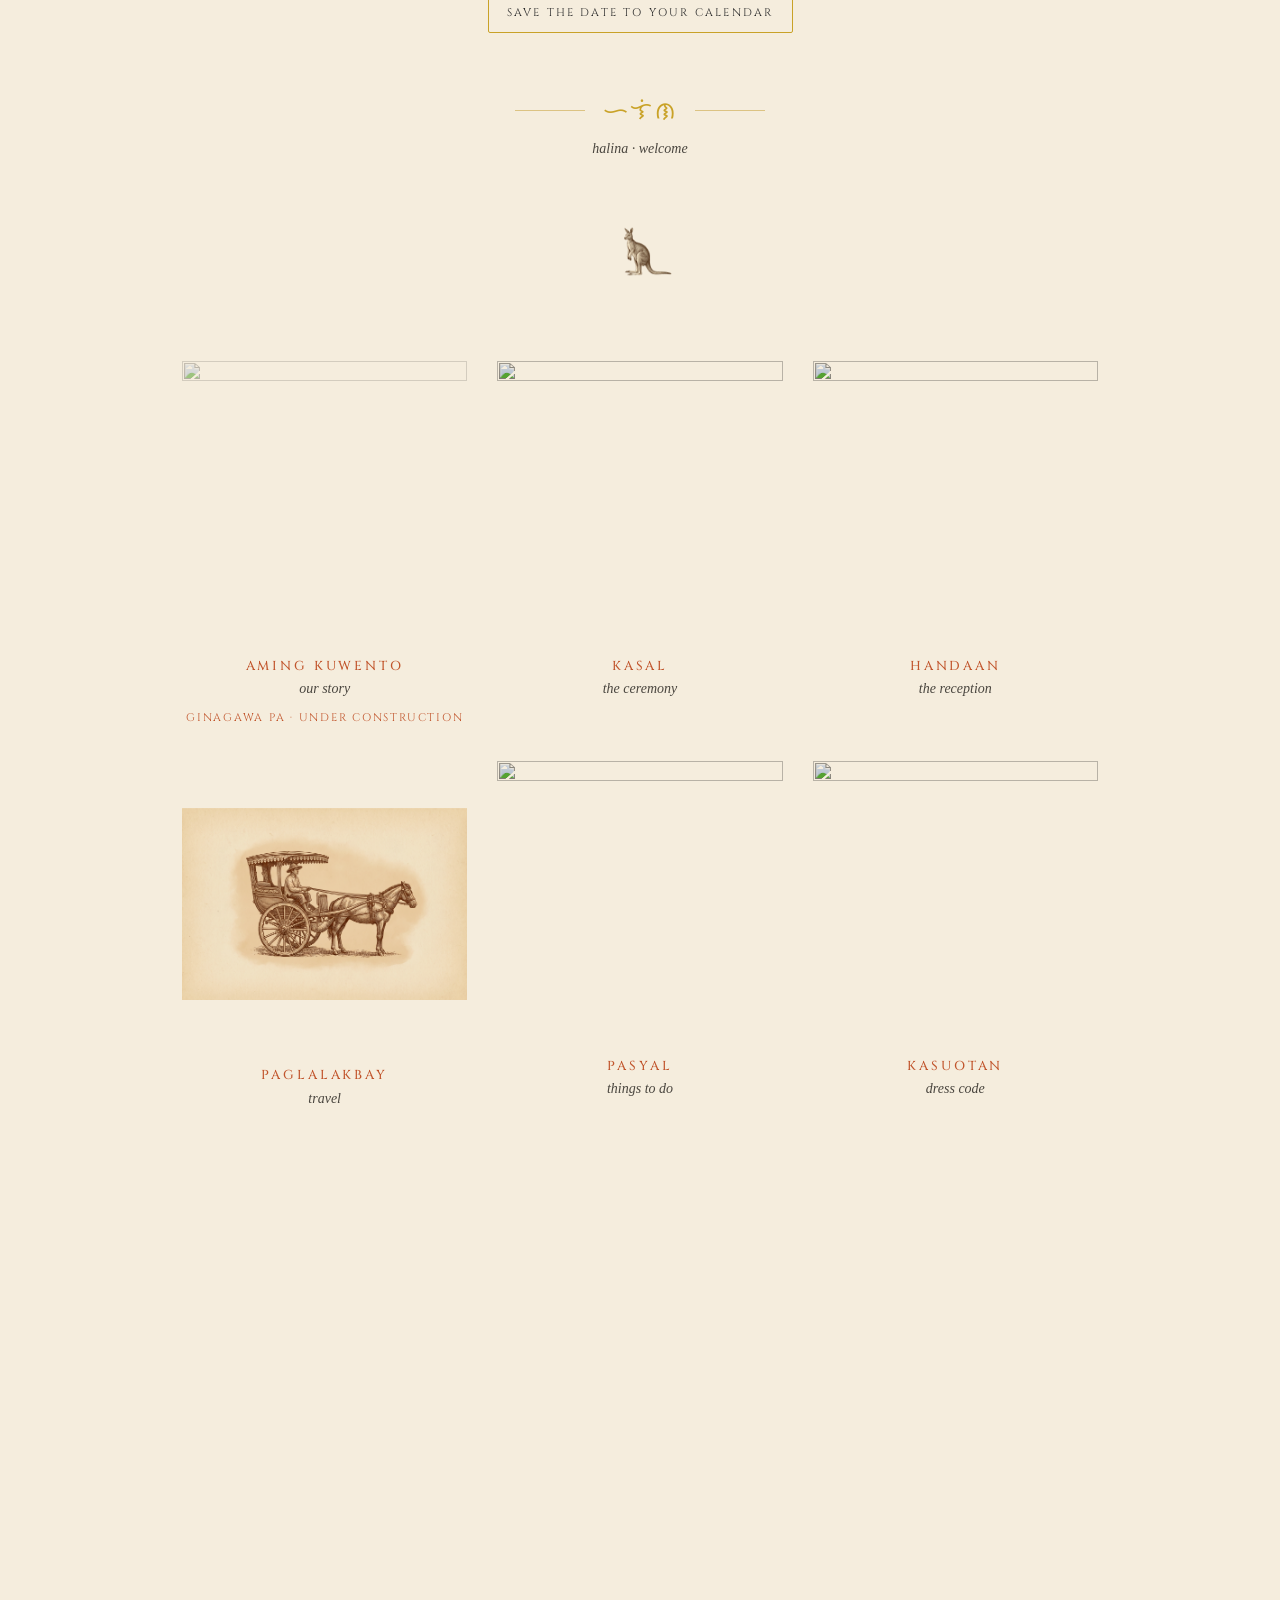
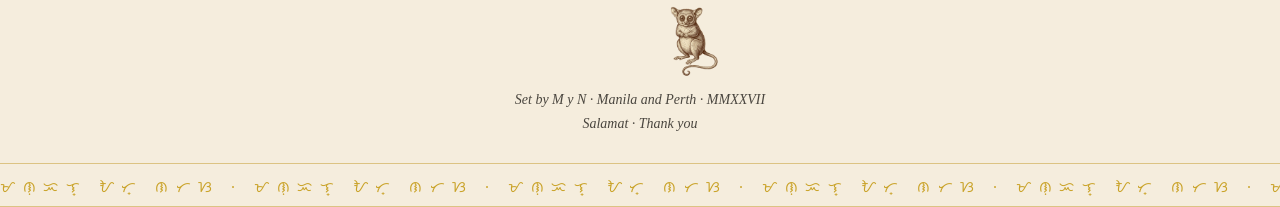
==== commit b31f149a: "Single link RSVP, new homepage, Reception and Dress Code updates One RSVP link for everyone with a w" ====
--- a/site/index.html
+++ b/site/index.html
@@ -4,7 +4,7 @@
 <meta charset="UTF-8" />
 <meta name="viewport" content="width=device-width, initial-scale=1.0" />
 <title>Manuel y Natasha &middot; 10 April 2027 &middot; Manila</title>
-<meta name="description" content="Manuel and Natasha are getting married at San Agustin Church, Intramuros, Manila on Saturday 10 April 2027. Save the date." />
+<meta name="description" content="Manuel and Natasha are getting married at San Agustin Church, Intramuros, Manila on Saturday 10 April 2027. Please RSVP by 15 January 2027." />
 <link rel="preconnect" href="https://fonts.googleapis.com" />
 <link rel="preconnect" href="https://fonts.gstatic.com" crossorigin />
 <link href="https://fonts.googleapis.com/css2?family=Pinyon+Script&family=Cinzel:wght@400;500;600&family=IM+Fell+English:ital@0;1&family=Alegreya:ital,wght@0,400;0,500;0,600;1,400&family=Noto+Sans+Tagalog&display=swap" rel="stylesheet" />
@@ -14,45 +14,74 @@
 
 <div class="baybayin-band" aria-hidden="true" title="Manuel at Natasha, in baybayin">&#x170B;&#x1708;&#x1713;&#x1701;&#x170E;&#x1714; &#x1700;&#x1706;&#x1714; &#x1708;&#x1706;&#x1710; &middot; &#x170B;&#x1708;&#x1713;&#x1701;&#x170E;&#x1714; &#x1700;&#x1706;&#x1714; &#x1708;&#x1706;&#x1710; &middot; &#x170B;&#x1708;&#x1713;&#x1701;&#x170E;&#x1714; &#x1700;&#x1706;&#x1714; &#x1708;&#x1706;&#x1710; &middot; &#x170B;&#x1708;&#x1713;&#x1701;&#x170E;&#x1714; &#x1700;&#x1706;&#x1714; &#x1708;&#x1706;&#x1710; &middot; &#x170B;&#x1708;&#x1713;&#x1701;&#x170E;&#x1714; &#x1700;&#x1706;&#x1714; &#x1708;&#x1706;&#x1710; &middot; &#x170B;&#x1708;&#x1713;&#x1701;&#x170E;&#x1714; &#x1700;&#x1706;&#x1714; &#x1708;&#x1706;&#x1710; &middot; &#x170B;&#x1708;&#x1713;&#x1701;&#x170E;&#x1714; &#x1700;&#x1706;&#x1714; &#x1708;&#x1706;&#x1710; &middot; &#x170B;&#x1708;&#x1713;&#x1701;&#x170E;&#x1714; &#x1700;&#x1706;&#x1714; &#x1708;&#x1706;&#x1710;</div>
 
-<!-- HERO -->
-<section class="center" id="save-the-date" style="padding: 56px 22px 40px; scroll-margin-top: 20px;">
+<!-- PANORAMA -->
+<header class="center" style="padding: 28px 22px 0; overflow: hidden;">
+  <img class="plate-wide" src="assets/engravings/intramuros-panorama.png"
+       alt="Engraving of the walled city of Intramuros, its gates, San Agustin Church and the cathedral dome"
+       style="width: min(1100px, 100%);" />
+</header>
+
+<nav class="site-nav" aria-label="Site">
+  <a href="./" aria-current="page" aria-label="Home"><span class="nav-tl" aria-hidden="true">Tahanan</span><span class="nav-en">Home</span></a>
+  <a href="ceremony/" aria-label="Ceremony"><span class="nav-tl" aria-hidden="true">Kasal</span><span class="nav-en">Ceremony</span></a>
+  <a href="reception/" aria-label="Reception"><span class="nav-tl" aria-hidden="true">Handaan</span><span class="nav-en">Reception</span></a>
+  <a href="travel/" aria-label="Travel"><span class="nav-tl" aria-hidden="true">Paglalakbay</span><span class="nav-en">Travel</span></a>
+  <a href="things-to-do/" aria-label="Things to Do"><span class="nav-tl" aria-hidden="true">Pasyal</span><span class="nav-en">Things to Do</span></a>
+  <a href="dress-code/" aria-label="Dress Code"><span class="nav-tl" aria-hidden="true">Kasuotan</span><span class="nav-en">Dress Code</span></a>
+  <a href="faq/" aria-label="FAQ"><span class="nav-tl" aria-hidden="true">Mga Tanong</span><span class="nav-en">FAQ</span></a>
+  <a href="updates/" aria-label="Updates"><span class="nav-tl" aria-hidden="true">Mga Balita</span><span class="nav-en">Updates</span></a>
+  <a href="rsvp/" class="nav-rsvp"><span class="nav-tl">RSVP</span><span class="nav-en" aria-hidden="true">RSVP</span></a>
+</nav>
+
+<!-- HERO, THE INVITATION -->
+<section class="center" id="invitation" style="padding: 30px 22px 40px; scroll-margin-top: 20px;">
   <div class="eyebrow reveal">
-    <a href="#save-the-date" style="color: inherit; text-decoration: none; border-bottom: 1px solid var(--gold-soft); padding-bottom: 2px;">Save the Date</a>
+    <a href="#invitation" style="color: inherit; text-decoration: none; border-bottom: 1px solid var(--gold-soft); padding-bottom: 2px;">The Invitation</a>
     &middot;
-    <a href="#invitation" style="color: inherit; text-decoration: none; border-bottom: 1px solid var(--gold-soft); padding-bottom: 2px;">The Invitation</a>
+    <a href="#rsvp" style="color: inherit; text-decoration: none; border-bottom: 1px solid var(--gold-soft); padding-bottom: 2px;">RSVP</a>
     &middot;
     <a href="#explore" style="color: inherit; text-decoration: none; border-bottom: 1px solid var(--gold-soft); padding-bottom: 2px;">Explore</a>
   </div>
 
   <div class="save-card reveal reveal-slow">
     <div class="inner-rule">
-      <div class="card-eyebrow">Ilaan po ang Araw</div>
-      <div class="card-gloss">Save the Date</div>
-      <p class="card-body">Sa biyaya ng Diyos, ikakasal na po kami sa Simbahan ng San Agustin, Intramuros, Maynila. Sabado, ikasampu ng Abril 2027. Sana&rsquo;y makasama namin kayo.</p>
-      <p class="caption" style="margin: 4px auto 0; max-width: 440px;">With God&rsquo;s grace, we are getting married at San Agustin Church, Intramuros, Manila. Saturday, 10 April 2027. We hope you can be there.</p>
+      <div class="script" style="font-family: 'Pinyon Script', cursive; font-size: 42px; line-height: 1.1; color: var(--wine);">Ang Paanyaya</div>
+      <div class="card-gloss">The Invitation</div>
+      <p class="card-body">Buong galak po namin kayong inaanyayahan sa aming kasal, sa ikasampu ng Abril, dalawang libo dalawampu&rsquo;t pito, ikaapat ng hapon, sa Simbahan ng San Agustin, Intramuros, Maynila.</p>
+      <p class="caption" style="margin: 4px auto 0; max-width: 440px;">With full joy we invite you to our wedding, on the tenth of April 2027, at four in the afternoon, at San Agustin Church, Intramuros, Manila.</p>
       <h1 style="margin: 6px 0 0;">
         <img class="signature" src="assets/engravings/monograms/logo-signature.png"
-             alt="Manuel Tamayo y Natasha Trenear, signed in copperplate calligraphy" />
+             alt="Manuel Tamayo at Natasha Trenear, signed in copperplate calligraphy" />
       </h1>
+      <div style="font-family: 'Cinzel', serif; font-size: 16px; font-weight: 500; letter-spacing: 0.12em;">
+        IGLESIA DE SAN AGUST&Iacute;N, INTRAMUROS, MANILA
+      </div>
+      <div class="caption" style="margin-top: 4px;">Sabado, ikaapat ng hapon &middot; Saturday, four in the afternoon</div>
+      <div class="caption" style="margin-top: 2px;">Reception to follow at the Diamond Hotel, Manila</div>
+
+      <div class="countdown" data-countdown style="margin-top: 26px;">
+        <div class="unit"><div class="num" data-days>0</div><div class="label">days</div></div>
+        <div class="unit"><div class="num" data-hours>0</div><div class="label">hours</div></div>
+        <div class="unit"><div class="num" data-mins>0</div><div class="label">minutes</div></div>
+        <div class="unit"><div class="num" data-secs>0</div><div class="label">seconds</div></div>
+      </div>
+      <div class="localtime" data-localtime></div>
     </div>
   </div>
-  <div class="reveal" style="font-family: 'Cinzel', serif; font-size: 18px; font-weight: 500; letter-spacing: 0.12em;">
-    IGLESIA DE SAN AGUST&Iacute;N, INTRAMUROS, MANILA
-  </div>
-  <div class="caption reveal" style="margin-top: 6px;">
-    Ikaapat ng hapon &middot; four in the afternoon
+
+  <!-- RSVP CALL -->
+  <div class="rsvp-panel reveal" id="rsvp">
+    <div class="inner-rule">
+      <div class="rsvp-script">Tugon</div>
+      <div class="caption" style="margin: 4px 0 28px; font-size: 16px;">Kindly reply</div>
+      <a class="btn btn-rsvp" href="rsvp/">RSVP</a>
+      <p class="rsvp-deadline">Bago ang 15 Enero 2027</p>
+      <p class="caption" style="margin: 0;">Please reply by 15 January 2027</p>
+    </div>
   </div>
 
-  <div class="countdown reveal" data-countdown style="margin-top: 30px;">
-    <div class="unit"><div class="num" data-days>&mdash;</div><div class="label">days</div></div>
-    <div class="unit"><div class="num" data-hours>&mdash;</div><div class="label">hours</div></div>
-    <div class="unit"><div class="num" data-mins>&mdash;</div><div class="label">minutes</div></div>
-    <div class="unit"><div class="num" data-secs>&mdash;</div><div class="label">seconds</div></div>
-  </div>
-  <div class="localtime reveal" data-localtime></div>
-
-  <div class="reveal" style="margin-top: 26px;">
-    <a class="btn btn-outline" href="assets/manuel-y-natasha-wedding.ics" download>Save the date to your calendar</a>
+  <div class="reveal" style="margin-top: 22px;">
+    <a class="btn btn-outline btn-small" href="assets/manuel-y-natasha-wedding.ics" download>Save the date to your calendar</a>
   </div>
 
   <div class="baybayin-divider reveal" style="margin-top: 26px;">
@@ -68,60 +97,6 @@
     <img class="spot" src="assets/engravings/spots/kangaroo-spot.png" alt="" style="width: 100px;" />
   </div>
 </section>
-
-<!-- PANORAMA -->
-<div class="center reveal reveal-slow" style="padding: 0 22px; overflow: hidden;">
-  <img class="plate-wide" src="assets/engravings/intramuros-panorama.png"
-       alt="Engraving of the walled city of Intramuros, its gates, San Agustin Church and the cathedral dome"
-       style="width: min(1100px, 100%);" />
-</div>
-
-<nav class="site-nav" aria-label="Site">
-  <a href="./" aria-current="page" aria-label="Home"><span class="nav-tl" aria-hidden="true">Tahanan</span><span class="nav-en">Home</span></a>
-  <a href="ceremony/" aria-label="Ceremony"><span class="nav-tl" aria-hidden="true">Kasal</span><span class="nav-en">Ceremony</span></a>
-  <a href="reception/" aria-label="Reception"><span class="nav-tl" aria-hidden="true">Handaan</span><span class="nav-en">Reception</span></a>
-  <a href="travel/" aria-label="Travel"><span class="nav-tl" aria-hidden="true">Paglalakbay</span><span class="nav-en">Travel</span></a>
-  <a href="things-to-do/" aria-label="Things to Do"><span class="nav-tl" aria-hidden="true">Pasyal</span><span class="nav-en">Things to Do</span></a>
-  <a href="dress-code/" aria-label="Dress Code"><span class="nav-tl" aria-hidden="true">Kasuotan</span><span class="nav-en">Dress Code</span></a>
-  <a href="faq/" aria-label="FAQ"><span class="nav-tl" aria-hidden="true">Mga Tanong</span><span class="nav-en">FAQ</span></a>
-  <a href="updates/" aria-label="Updates"><span class="nav-tl" aria-hidden="true">Mga Balita</span><span class="nav-en">Updates</span></a>
-  <a href="rsvp/" class="nav-rsvp"><span class="nav-tl">RSVP</span><span class="nav-en" aria-hidden="true">RSVP</span></a>
-</nav>
-
-<!-- INVITATION -->
-<section class="block center" id="invitation" style="scroll-margin-top: 20px;">
-  <div class="invite-frame reveal">
-    <div class="inner-rule">
-      <div class="script" style="font-family: 'Pinyon Script', cursive; font-size: 40px; color: var(--wine);">Ang Paanyaya</div>
-      <div class="subtitle" style="margin-bottom: 18px;">The Invitation</div>
-      <p style="font-size: 18px; line-height: 1.9; margin: 0;">
-        Buong galak po namin kayong inaanyayahan sa aming kasal,
-        sa ikasampu ng Abril, dalawang libo dalawampu&rsquo;t pito,
-        ikaapat ng hapon, sa Simbahan ng San Agustin, Intramuros, Maynila.
-      </p>
-      <p class="caption" style="margin: 14px 0 0;">
-        With full joy we invite you to our wedding, the tenth of April
-        two thousand twenty seven, four in the afternoon, at San Agustin
-        Church, Intramuros, Manila.
-      </p>
-      <p style="margin: 20px auto 0; max-width: 480px;">
-        The reception follows at the Diamond Hotel on Manila Bay. This folio
-        will carry everything as it comes together, formal invitations and
-        RSVP included. For now, simply hold the date.
-      </p>
-    </div>
-  </div>
-
-</section>
-
-<div class="baybayin-divider reveal">
-  <div class="glyph-row">
-    <div class="rule"></div>
-    <div class="glyphs">&#x1711;&#x170E;&#x1712;&#x1708;</div>
-    <div class="rule"></div>
-  </div>
-  <div class="caption">halina &middot; welcome</div>
-</div>
 
 <!-- NAV CARDS -->
 <section class="block" id="explore" style="padding-top: 10px; scroll-margin-top: 20px;">
--- a/site/css/style.css
+++ b/site/css/style.css
@@ -233,12 +233,15 @@
 
 nav.site-nav a.nav-rsvp {
   border: 1px solid var(--gold);
-  padding: 4px 14px;
-  color: var(--ink);
+  padding: 5px 18px;
+  color: var(--ecru);
+  background: var(--ink);
+  font-weight: 600;
   border-radius: 2px;
-}
-nav.site-nav a.nav-rsvp:hover { background: var(--ecru-deep); color: var(--wine); }
-nav.site-nav a.nav-rsvp[aria-current="page"] { color: var(--burnt); border-bottom-color: var(--gold); }
+  box-shadow: 0 0 0 2px var(--ecru), 0 0 0 3px var(--gold);
+}
+nav.site-nav a.nav-rsvp:hover { background: var(--burnt); color: var(--ecru); }
+nav.site-nav a.nav-rsvp[aria-current="page"] { background: var(--burnt); color: var(--ecru); border-bottom-color: var(--gold); }
 
 @media (prefers-reduced-motion: reduce) {
   nav.site-nav a .nav-tl, nav.site-nav a .nav-en { transition: none; }
@@ -675,3 +678,241 @@
 .nav-card-closed img { opacity: 0.55; }
 .nav-card-closed:hover img { transform: none; }
 .nav-card-closed .card-soon { margin-top: 6px; font-family: 'Cinzel', serif; font-size: 11px; letter-spacing: 0.16em; text-transform: uppercase; color: var(--burnt); }
+
+/* ---------- RSVP call, homepage and RSVP page (November 2026) ---------- */
+
+.rsvp-panel {
+  max-width: 660px;
+  margin: 30px auto 0;
+  border: 2px solid var(--gold);
+  padding: 7px;
+  background: var(--burnt);
+  scroll-margin-top: 20px;
+}
+.rsvp-panel .inner-rule {
+  border: 1px solid var(--ecru-deep);
+  padding: 40px 24px 38px;
+  text-align: center;
+  color: var(--ecru);
+}
+.rsvp-panel .rsvp-script {
+  font-family: "Pinyon Script", cursive;
+  font-size: 64px;
+  line-height: 1;
+  color: var(--ecru);
+}
+.rsvp-panel .caption { color: var(--ecru); font-size: 16px; }
+.rsvp-panel .rsvp-deadline { color: var(--ecru); font-size: 20px; margin-top: 26px; }
+
+.btn-rsvp {
+  display: inline-block;
+  font-size: 26px;
+  font-weight: 600;
+  letter-spacing: 0.34em;
+  padding: 26px 96px 26px 106px;
+  background: var(--ecru);
+  color: var(--ink);
+  border: none;
+  box-shadow: 0 0 0 4px var(--burnt), 0 0 0 6px var(--ecru);
+}
+.btn-rsvp:hover, .btn-rsvp:focus-visible { background: var(--gold-soft); color: var(--ink); }
+.rsvp-form .btn-rsvp { background: var(--ink); color: var(--ecru); box-shadow: 0 0 0 4px var(--ecru), 0 0 0 6px var(--gold); }
+.rsvp-form .btn-rsvp:hover { background: var(--burnt); }
+@media (max-width: 520px) {
+  .btn-rsvp { display: block; padding: 24px 10px; font-size: 24px; }
+  .rsvp-panel .rsvp-script { font-size: 56px; }
+}
+
+.rsvp-deadline {
+  font-family: "Cinzel", serif;
+  font-size: 15px;
+  font-weight: 600;
+  letter-spacing: 0.16em;
+  text-transform: uppercase;
+  color: var(--burnt);
+  margin: 22px 0 2px;
+}
+
+.btn-small { font-size: 11px; padding: 10px 18px; }
+@media (max-width: 520px) {
+  .signature { width: 96%; }
+}
+
+/* ---------- RSVP form (November 2026) ---------- */
+
+[hidden] { display: none !important; }
+
+.rsvp-intro { text-align: left; }
+.rsvp-form { text-align: left; }
+
+.rsvp-form .field { margin: 0 0 26px; padding: 0; border: 0; min-width: 0; }
+.rsvp-form legend,
+.rsvp-form label:not(.choice):not(.check) {
+  display: block;
+  font-family: "Cinzel", serif;
+  font-size: 12px;
+  font-weight: 600;
+  letter-spacing: 0.18em;
+  text-transform: uppercase;
+  color: var(--ink);
+  margin: 0 0 8px;
+  padding: 0;
+}
+.rsvp-form .optional {
+  font-family: "IM Fell English", serif;
+  font-style: italic;
+  font-weight: 400;
+  letter-spacing: 0;
+  text-transform: none;
+  font-size: 14px;
+  color: var(--ink-soft);
+  margin-left: 6px;
+}
+.rsvp-form .hint {
+  font-family: "IM Fell English", serif;
+  font-style: italic;
+  font-size: 15px;
+  color: var(--ink-soft);
+  margin: 8px 0 0;
+}
+
+.rsvp-form input[type="text"],
+.rsvp-form input[type="email"],
+.rsvp-form input[type="tel"],
+.rsvp-form input[type="date"],
+.rsvp-form select,
+.rsvp-form textarea {
+  width: 100%;
+  font-family: "Alegreya", serif;
+  font-size: 18px;
+  color: var(--ink);
+  background: var(--ecru);
+  border: 1px solid var(--gold);
+  border-bottom: 2px solid var(--ink);
+  border-radius: 2px;
+  padding: 12px 14px;
+  min-height: 48px;
+}
+.rsvp-form textarea { resize: vertical; }
+.rsvp-form input:focus-visible,
+.rsvp-form select:focus-visible,
+.rsvp-form textarea:focus-visible {
+  outline: 3px solid var(--ink);
+  outline-offset: 2px;
+}
+.rsvp-form [aria-invalid="true"] { border: 2px solid var(--burnt); border-bottom: 3px solid var(--ink); }
+.field-error {
+  font-family: "Alegreya", serif;
+  font-weight: 600;
+  font-size: 16px;
+  color: var(--ink);
+  border-left: 4px solid var(--burnt);
+  padding: 4px 0 4px 10px;
+  margin: 8px 0 0;
+}
+.form-error {
+  border: 2px solid var(--ink);
+  background: var(--ecru-deep);
+  padding: 14px 18px;
+  margin: 0 0 24px;
+  font-weight: 600;
+}
+
+.phone-row { display: grid; grid-template-columns: 170px 1fr; gap: 10px; }
+
+/* Yes and no choices, check boxes. State reads by fill and weight, not hue. */
+.choice-row { display: grid; grid-template-columns: 1fr 1fr; gap: 12px; }
+.rsvp-form .choice,
+.rsvp-form .check {
+  display: flex;
+  align-items: center;
+  gap: 12px;
+  cursor: pointer;
+  font-family: "Alegreya", serif;
+  font-size: 18px;
+  letter-spacing: 0;
+  text-transform: none;
+  color: var(--ink);
+  margin: 0;
+}
+.rsvp-form .choice {
+  border: 1px solid var(--gold);
+  padding: 14px 16px;
+  background: var(--ecru);
+}
+.rsvp-form .choice:has(input:checked) {
+  border: 3px solid var(--ink);
+  padding: 12px 14px;
+  background: var(--ecru-deep);
+  font-weight: 600;
+}
+.rsvp-form .choice input,
+.rsvp-form .check input {
+  appearance: none;
+  -webkit-appearance: none;
+  flex: 0 0 22px;
+  width: 22px;
+  height: 22px;
+  margin: 0;
+  border: 2px solid var(--ink);
+  background: var(--ecru);
+  display: grid;
+  place-content: center;
+}
+.rsvp-form .choice input { border-radius: 50%; }
+.rsvp-form .check input { border-radius: 2px; }
+.rsvp-form .choice input::before,
+.rsvp-form .check input::before {
+  content: "";
+  width: 12px;
+  height: 12px;
+  background: var(--ink);
+  transform: scale(0);
+  transition: transform 0.12s ease;
+}
+.rsvp-form .choice input::before { border-radius: 50%; }
+.rsvp-form .choice input:checked::before,
+.rsvp-form .check input:checked::before { transform: scale(1); }
+.rsvp-form .choice input:focus-visible,
+.rsvp-form .check input:focus-visible { outline: 3px solid var(--ink); outline-offset: 3px; }
+
+.reveal-on { margin-top: 14px; padding: 16px 18px; border-left: 3px solid var(--gold); background: rgba(234,223,198,0.45); }
+
+.hotel-box { border: 1px solid var(--gold); padding: 20px 20px 22px; background: rgba(234,223,198,0.35); }
+.hotel-box .steps { margin: 0 0 8px; padding-left: 22px; }
+.hotel-box .steps li { margin: 0 0 8px; padding-left: 4px; }
+.hotel-grid { display: grid; grid-template-columns: 1fr 1fr; gap: 16px; margin-top: 18px; }
+
+.send-box { border: 2px solid var(--gold); padding: 26px 22px 30px; text-align: center; margin-top: 10px; background: rgba(234,223,198,0.45); }
+.rsvp-form .btn-rsvp { width: 100%; padding: 22px 10px; letter-spacing: 0.3em; }
+.rsvp-form .btn-rsvp:disabled { opacity: 0.6; cursor: wait; }
+
+.honey { position: absolute; left: -9999px; top: auto; width: 1px; height: 1px; overflow: hidden; }
+
+.thanks, .closed { text-align: center; margin-top: 8px; }
+.thanks .script-head { font-family: "Pinyon Script", cursive; font-size: 56px; line-height: 1.1; color: var(--wine); margin: 0 0 10px; }
+.thanks:focus { outline: none; }
+
+@media (max-width: 520px) {
+  .phone-row { grid-template-columns: 1fr; }
+  .choice-row { grid-template-columns: 1fr; }
+  .hotel-grid { grid-template-columns: 1fr; }
+  .hotel-box { padding: 16px 14px 18px; }
+  .rsvp-form .btn-rsvp { padding: 20px 6px; font-size: 22px; }
+}
+@media (prefers-reduced-motion: reduce) {
+  .rsvp-form .choice input::before, .rsvp-form .check input::before { transition: none; }
+}
+
+/* ---------- Dress code palette (November 2026) ---------- */
+
+.palette-script { font-family: "Pinyon Script", cursive; font-weight: 400; font-size: 56px; line-height: 1.1; color: var(--wine); margin: 0; }
+.palette-gloss { font-family: "IM Fell English", serif; font-style: italic; font-size: 18px; color: var(--burnt); margin: 2px 0 8px; }
+.palette { display: grid; grid-template-columns: repeat(4, 1fr); gap: 22px; max-width: 560px; margin: 24px auto 0; }
+.swatch-arch { aspect-ratio: 3 / 4; border-radius: 999px 999px 0 0 / 55% 55% 0 0; outline: 1px solid var(--gold); outline-offset: 5px; margin: 6px 6px 0; }
+.swatch-ecru { border: 2px solid var(--gold-soft); }
+.swatch-name { font-family: "Cinzel", serif; font-size: 12px; font-weight: 600; letter-spacing: 0.16em; text-transform: uppercase; color: var(--ink); margin-top: 14px; }
+.in-colours { font-family: "Cinzel", serif; font-size: 13px; font-weight: 600; letter-spacing: 0.22em; text-transform: uppercase; color: var(--burnt); margin: 26px 0 0; }
+@media (max-width: 520px) {
+  .palette { grid-template-columns: repeat(2, 1fr); gap: 26px 18px; }
+}
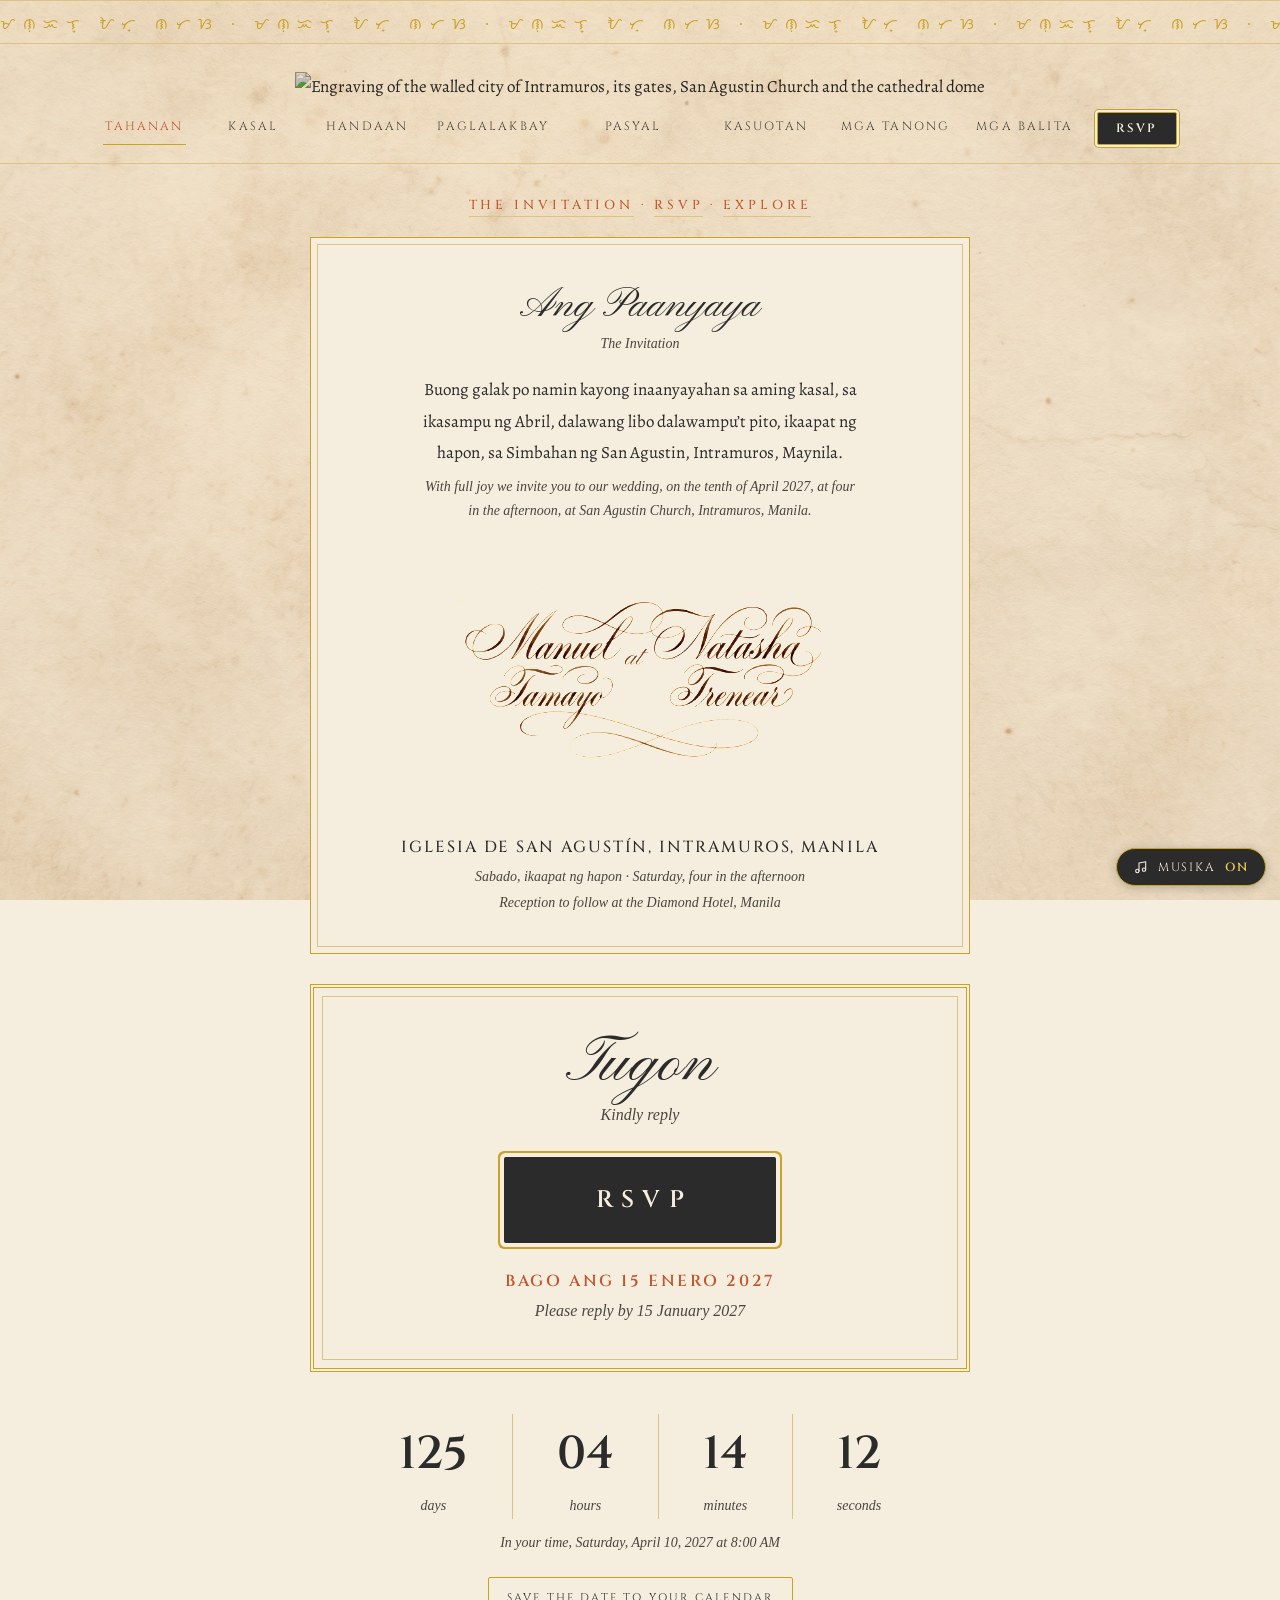
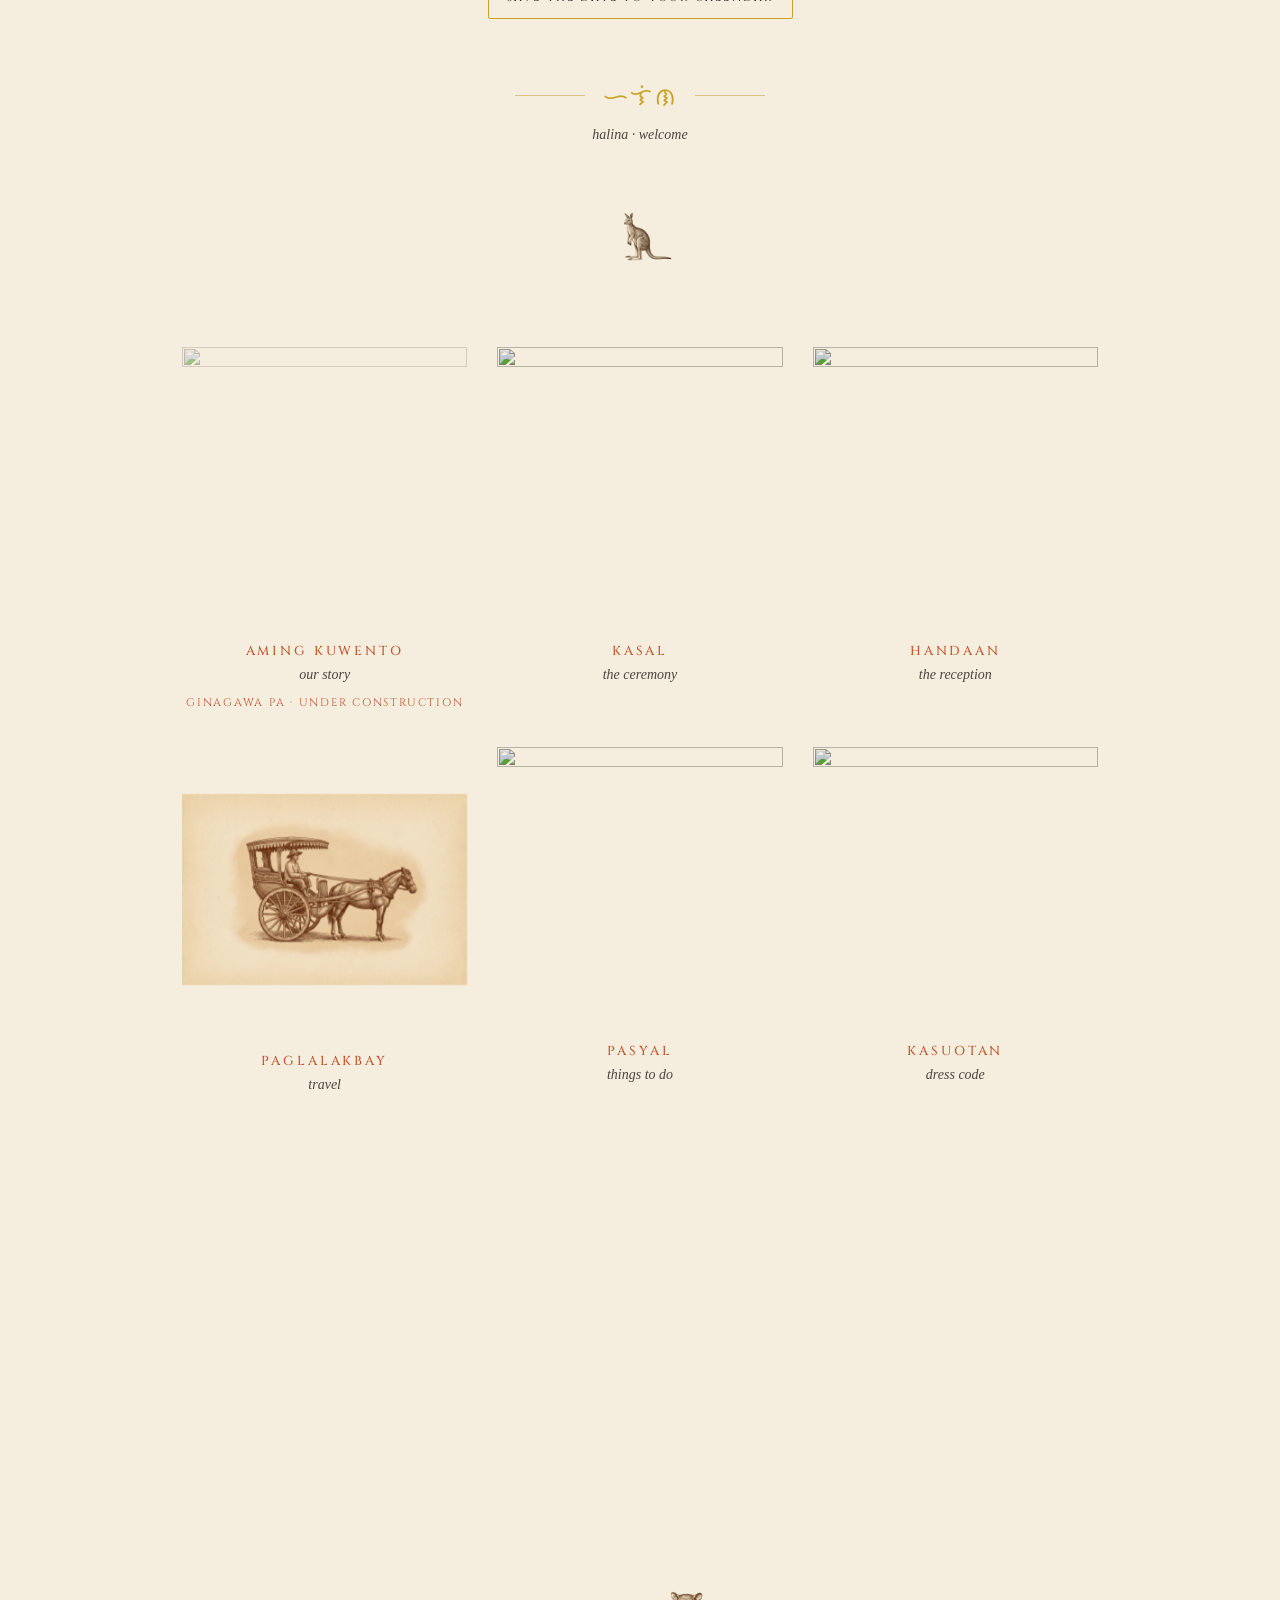
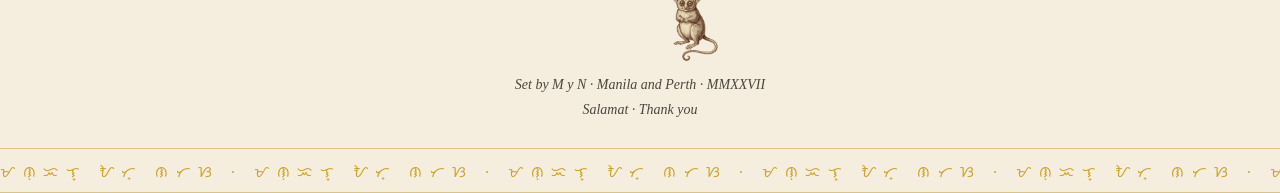
==== commit 7bcd64e1: "Quieter RSVP panel, ink headings, phone menu, lighter photos RSVP panel is now an ecru card with a d" ====
--- a/site/index.html
+++ b/site/index.html
@@ -45,7 +45,7 @@
 
   <div class="save-card reveal reveal-slow">
     <div class="inner-rule">
-      <div class="script" style="font-family: 'Pinyon Script', cursive; font-size: 42px; line-height: 1.1; color: var(--wine);">Ang Paanyaya</div>
+      <div class="script" style="font-family: 'Pinyon Script', cursive; font-size: 42px; line-height: 1.1; color: var(--ink);">Ang Paanyaya</div>
       <div class="card-gloss">The Invitation</div>
       <p class="card-body">Buong galak po namin kayong inaanyayahan sa aming kasal, sa ikasampu ng Abril, dalawang libo dalawampu&rsquo;t pito, ikaapat ng hapon, sa Simbahan ng San Agustin, Intramuros, Maynila.</p>
       <p class="caption" style="margin: 4px auto 0; max-width: 440px;">With full joy we invite you to our wedding, on the tenth of April 2027, at four in the afternoon, at San Agustin Church, Intramuros, Manila.</p>
@@ -58,14 +58,6 @@
       </div>
       <div class="caption" style="margin-top: 4px;">Sabado, ikaapat ng hapon &middot; Saturday, four in the afternoon</div>
       <div class="caption" style="margin-top: 2px;">Reception to follow at the Diamond Hotel, Manila</div>
-
-      <div class="countdown" data-countdown style="margin-top: 26px;">
-        <div class="unit"><div class="num" data-days>0</div><div class="label">days</div></div>
-        <div class="unit"><div class="num" data-hours>0</div><div class="label">hours</div></div>
-        <div class="unit"><div class="num" data-mins>0</div><div class="label">minutes</div></div>
-        <div class="unit"><div class="num" data-secs>0</div><div class="label">seconds</div></div>
-      </div>
-      <div class="localtime" data-localtime></div>
     </div>
   </div>
 
@@ -78,6 +70,17 @@
       <p class="rsvp-deadline">Bago ang 15 Enero 2027</p>
       <p class="caption" style="margin: 0;">Please reply by 15 January 2027</p>
     </div>
+  </div>
+
+  <!-- COUNTDOWN -->
+  <div class="countdown-wrap reveal">
+    <div class="countdown" data-countdown style="margin-top: 0;">
+      <div class="unit"><div class="num" data-days>0</div><div class="label">days</div></div>
+      <div class="unit"><div class="num" data-hours>0</div><div class="label">hours</div></div>
+      <div class="unit"><div class="num" data-mins>0</div><div class="label">minutes</div></div>
+      <div class="unit"><div class="num" data-secs>0</div><div class="label">seconds</div></div>
+    </div>
+    <div class="localtime" data-localtime></div>
   </div>
 
   <div class="reveal" style="margin-top: 22px;">
--- a/site/css/style.css
+++ b/site/css/style.css
@@ -7,7 +7,7 @@
   --ecru-deep: #EADFC6;
   --ink: #2B2B2B;
   --ink-soft: #4A463F;
-  --wine: #6B1E36;
+  --wine: #2B2B2B;
   --burnt: #C1552C;
   --gold: #C9A227;
   --gold-soft: #DCC383;
@@ -88,14 +88,14 @@
 .script {
   font-family: "Pinyon Script", cursive;
   font-weight: 400;
-  color: var(--wine);
+  color: var(--ink);
 }
 
 h1.page-title {
   font-family: "Pinyon Script", cursive;
   font-weight: 400;
   font-size: clamp(44px, 7vw, 64px);
-  color: var(--wine);
+  color: var(--ink);
   margin: 0 0 4px;
   line-height: 1.3;
 }
@@ -138,7 +138,7 @@
 }
 
 a { color: var(--burnt); text-decoration-color: var(--gold-soft); text-underline-offset: 3px; }
-a:hover { color: var(--wine); }
+a:hover { color: var(--ink); }
 
 .folio-number {
   font-family: "Cinzel", serif;
@@ -156,7 +156,7 @@
   line-height: 0.85;
   float: left;
   padding: 4px 8px 0 0;
-  color: var(--wine);
+  color: var(--ink);
 }
 
 /* ---------- layout ---------- */
@@ -205,7 +205,7 @@
   border-bottom: 1px solid transparent;
 }
 
-nav.site-nav a:hover { color: var(--wine); }
+nav.site-nav a:hover { color: var(--ink); }
 
 nav.site-nav a[aria-current="page"] {
   color: var(--burnt);
@@ -473,7 +473,7 @@
   border: 1px solid var(--gold);
 }
 
-.btn-outline:hover { background: var(--ecru-deep); color: var(--wine); }
+.btn-outline:hover { background: var(--ecru-deep); color: var(--ink); }
 
 /* ---------- nav cards (home) ---------- */
 
@@ -890,7 +890,7 @@
 .honey { position: absolute; left: -9999px; top: auto; width: 1px; height: 1px; overflow: hidden; }
 
 .thanks, .closed { text-align: center; margin-top: 8px; }
-.thanks .script-head { font-family: "Pinyon Script", cursive; font-size: 56px; line-height: 1.1; color: var(--wine); margin: 0 0 10px; }
+.thanks .script-head { font-family: "Pinyon Script", cursive; font-size: 56px; line-height: 1.1; color: var(--ink); margin: 0 0 10px; }
 .thanks:focus { outline: none; }
 
 @media (max-width: 520px) {
@@ -906,7 +906,7 @@
 
 /* ---------- Dress code palette (November 2026) ---------- */
 
-.palette-script { font-family: "Pinyon Script", cursive; font-weight: 400; font-size: 56px; line-height: 1.1; color: var(--wine); margin: 0; }
+.palette-script { font-family: "Pinyon Script", cursive; font-weight: 400; font-size: 56px; line-height: 1.1; color: var(--ink); margin: 0; }
 .palette-gloss { font-family: "IM Fell English", serif; font-style: italic; font-size: 18px; color: var(--burnt); margin: 2px 0 8px; }
 .palette { display: grid; grid-template-columns: repeat(4, 1fr); gap: 22px; max-width: 560px; margin: 24px auto 0; }
 .swatch-arch { aspect-ratio: 3 / 4; border-radius: 999px 999px 0 0 / 55% 55% 0 0; outline: 1px solid var(--gold); outline-offset: 5px; margin: 6px 6px 0; }
@@ -916,3 +916,56 @@
 @media (max-width: 520px) {
   .palette { grid-template-columns: repeat(2, 1fr); gap: 26px 18px; }
 }
+
+/* ---------- Quieter RSVP panel, countdown below it, phone menu (November 2026) ---------- */
+
+.rsvp-panel {
+  background: var(--ecru);
+  border: 4px double var(--gold);
+  padding: 8px;
+}
+.rsvp-panel .inner-rule { border: 1px solid var(--gold-soft); color: var(--ink); padding: 36px 24px 34px; }
+.rsvp-panel .rsvp-script { color: var(--ink); }
+.rsvp-panel .caption { color: var(--ink-soft); }
+.rsvp-panel .rsvp-deadline { color: var(--burnt); font-size: 16px; margin-top: 24px; }
+.btn-rsvp {
+  background: var(--ink);
+  color: var(--ecru);
+  font-size: 24px;
+  padding: 22px 84px 22px 92px;
+  box-shadow: 0 0 0 4px var(--ecru), 0 0 0 6px var(--gold);
+}
+.btn-rsvp:hover, .btn-rsvp:focus-visible { background: var(--burnt); color: var(--ecru); }
+.rsvp-panel .btn-rsvp { box-shadow: 0 0 0 4px var(--ecru), 0 0 0 6px var(--gold); }
+
+.countdown-wrap { max-width: 660px; margin: 34px auto 0; }
+
+.nav-toggle { display: none; }
+
+@media (max-width: 520px) {
+  .rsvp-panel .btn-rsvp { padding: 20px 10px; font-size: 22px; }
+  body > header .plate-wide { height: 150px; width: 100%; object-fit: cover; object-position: center; }
+}
+
+@media (max-width: 640px) {
+  nav.site-nav.has-toggle { gap: 10px 14px; padding: 10px 16px 14px; align-items: center; }
+  nav.site-nav.has-toggle .nav-toggle {
+    display: inline-block;
+    font-family: "Cinzel", serif;
+    font-size: 12px;
+    font-weight: 600;
+    letter-spacing: 0.18em;
+    text-transform: uppercase;
+    color: var(--ink);
+    background: var(--ecru);
+    border: 1px solid var(--gold);
+    border-radius: 2px;
+    padding: 8px 18px;
+    cursor: pointer;
+    order: 1;
+  }
+  nav.site-nav.has-toggle .nav-toggle[aria-expanded="true"] { background: var(--ecru-deep); border-width: 2px; }
+  nav.site-nav.has-toggle a.nav-rsvp { order: 2; }
+  nav.site-nav.has-toggle a:not(.nav-rsvp) { display: none; order: 3; }
+  nav.site-nav.has-toggle.open a:not(.nav-rsvp) { display: inline-grid; }
+}
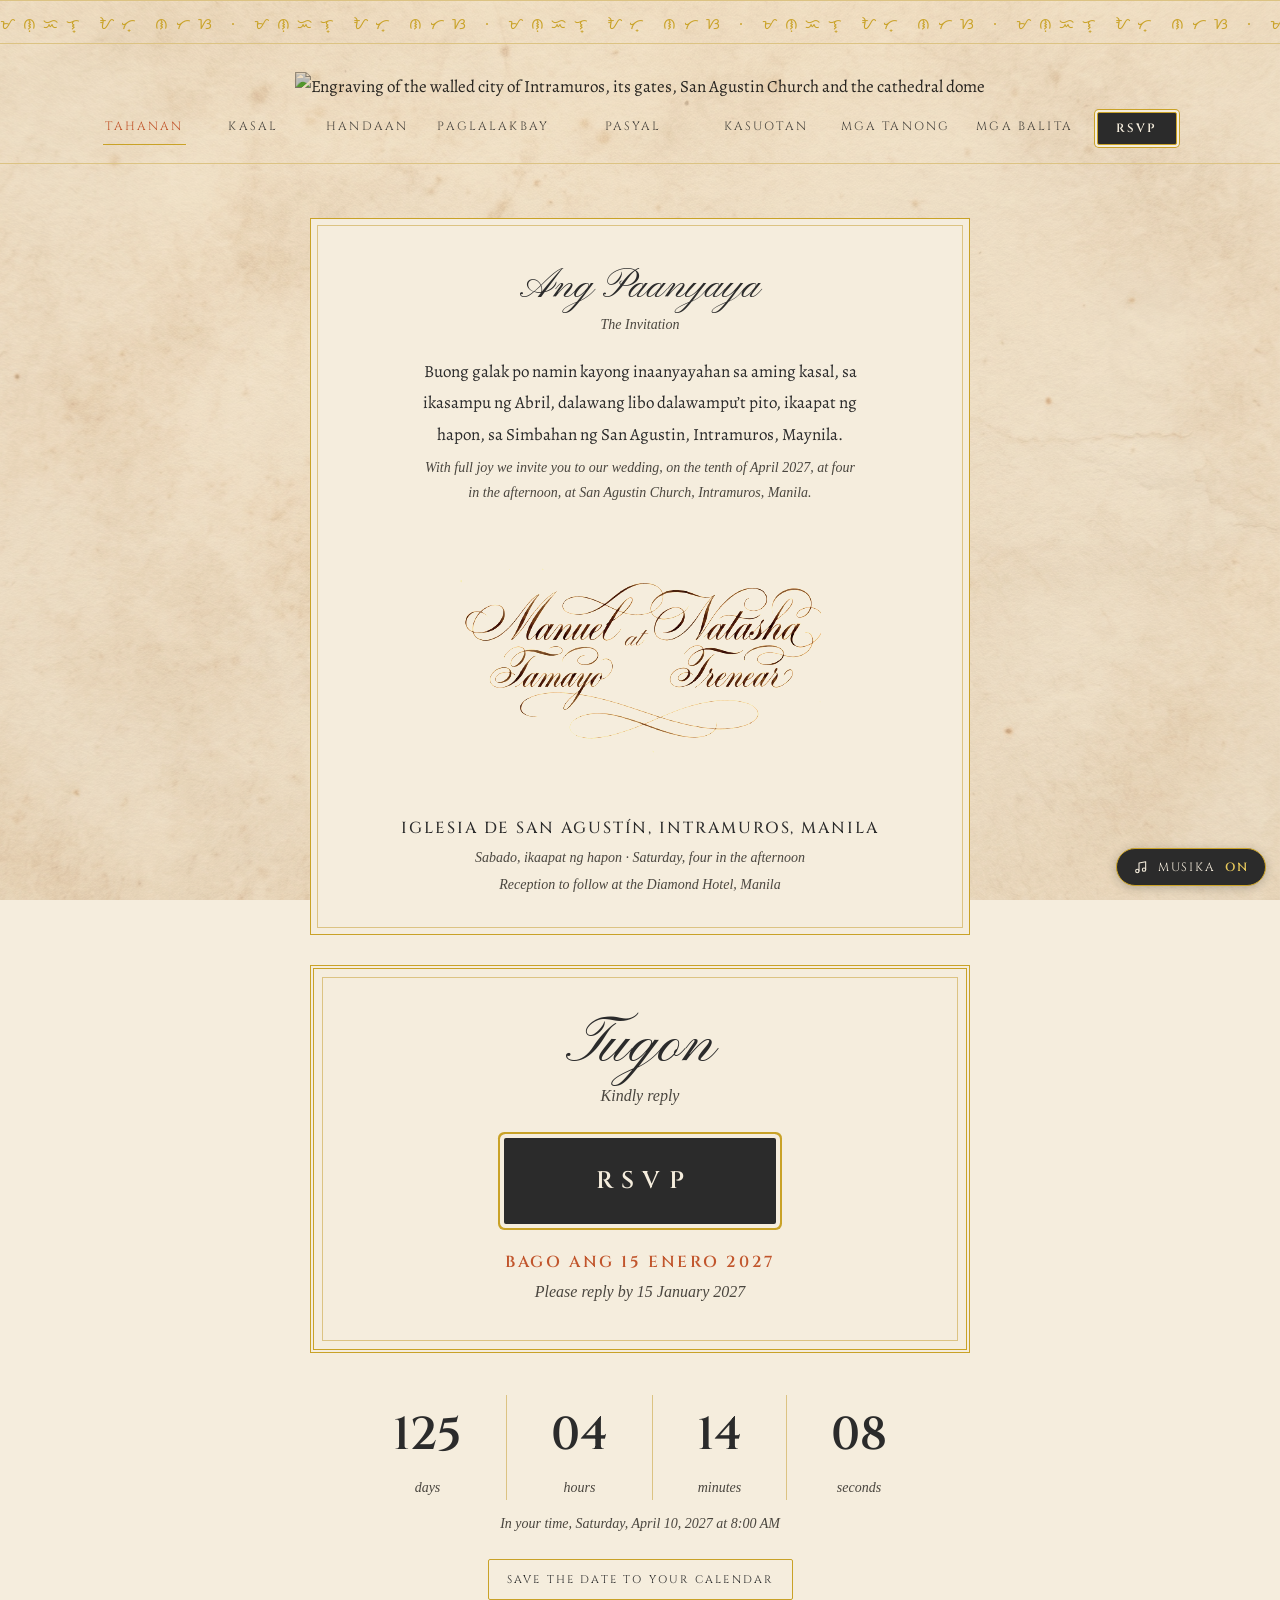
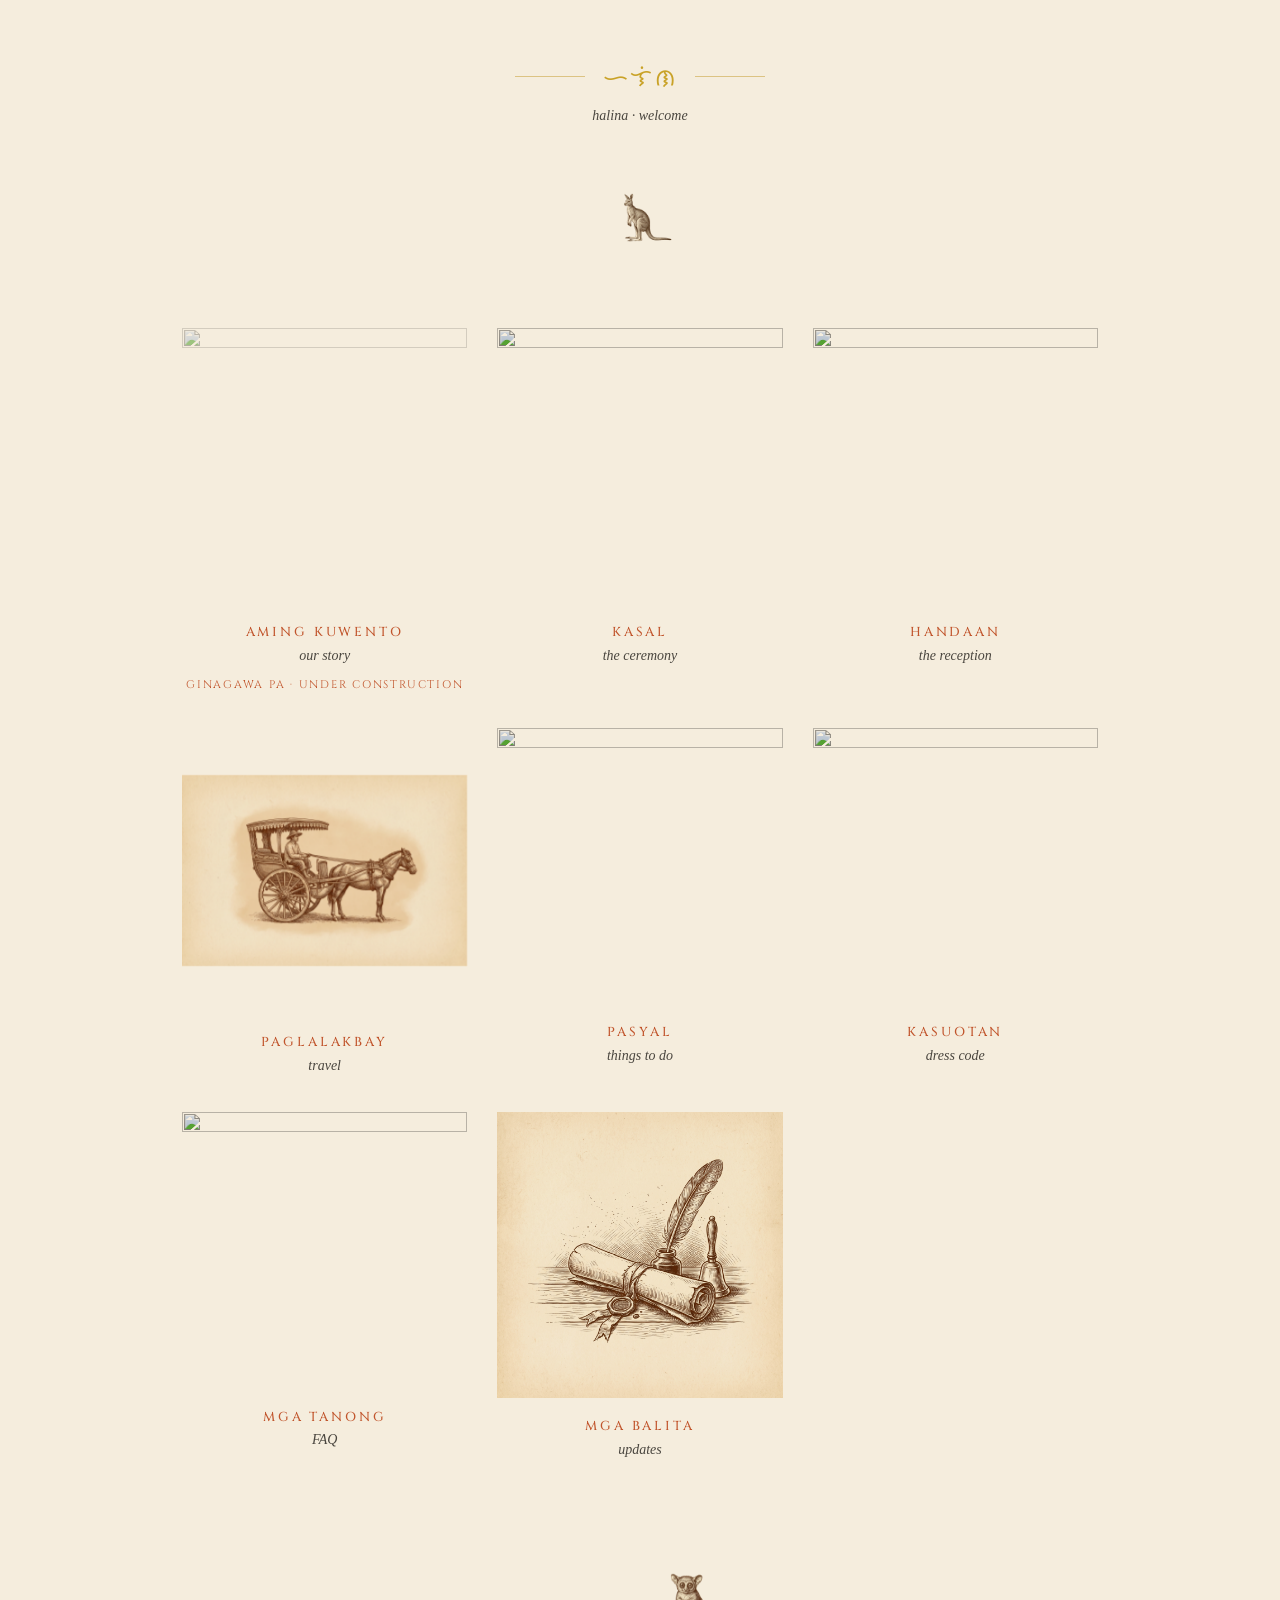
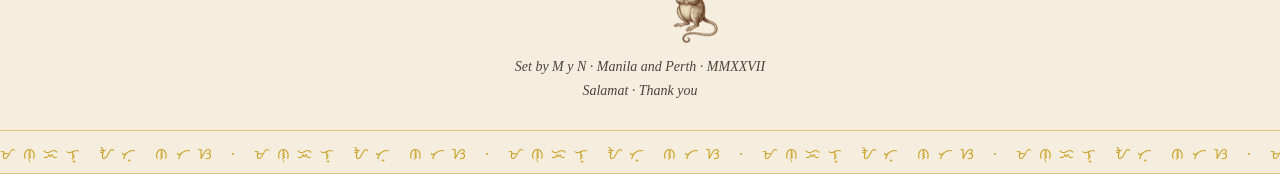
==== commit 220ab57e: "Remove the link row above the homepage invitation card Co-Authored-By: Claude Sonnet 5.5 <noreply@an" ====
--- a/site/index.html
+++ b/site/index.html
@@ -34,15 +34,7 @@
 </nav>
 
 <!-- HERO, THE INVITATION -->
-<section class="center" id="invitation" style="padding: 30px 22px 40px; scroll-margin-top: 20px;">
-  <div class="eyebrow reveal">
-    <a href="#invitation" style="color: inherit; text-decoration: none; border-bottom: 1px solid var(--gold-soft); padding-bottom: 2px;">The Invitation</a>
-    &middot;
-    <a href="#rsvp" style="color: inherit; text-decoration: none; border-bottom: 1px solid var(--gold-soft); padding-bottom: 2px;">RSVP</a>
-    &middot;
-    <a href="#explore" style="color: inherit; text-decoration: none; border-bottom: 1px solid var(--gold-soft); padding-bottom: 2px;">Explore</a>
-  </div>
-
+<section class="center" id="invitation" style="padding: 34px 22px 40px; scroll-margin-top: 20px;">
   <div class="save-card reveal reveal-slow">
     <div class="inner-rule">
       <div class="script" style="font-family: 'Pinyon Script', cursive; font-size: 42px; line-height: 1.1; color: var(--ink);">Ang Paanyaya</div>
